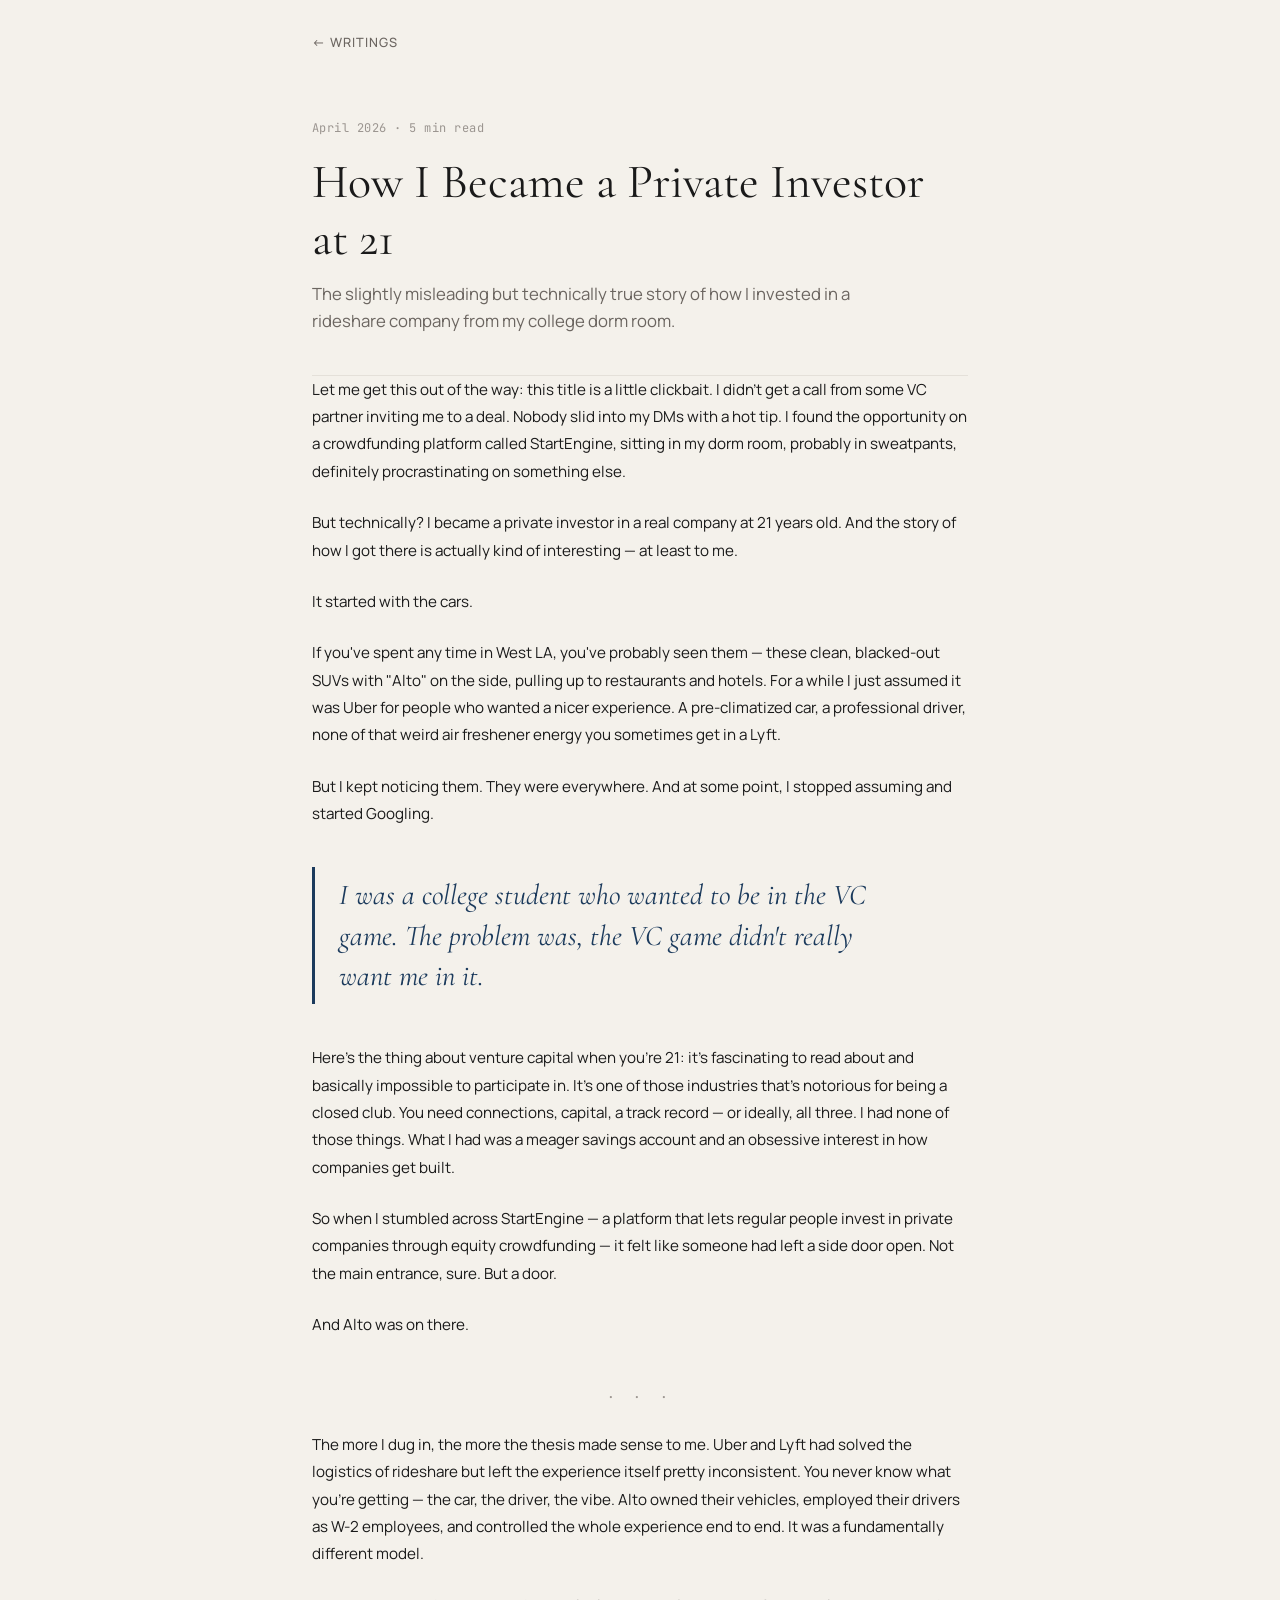
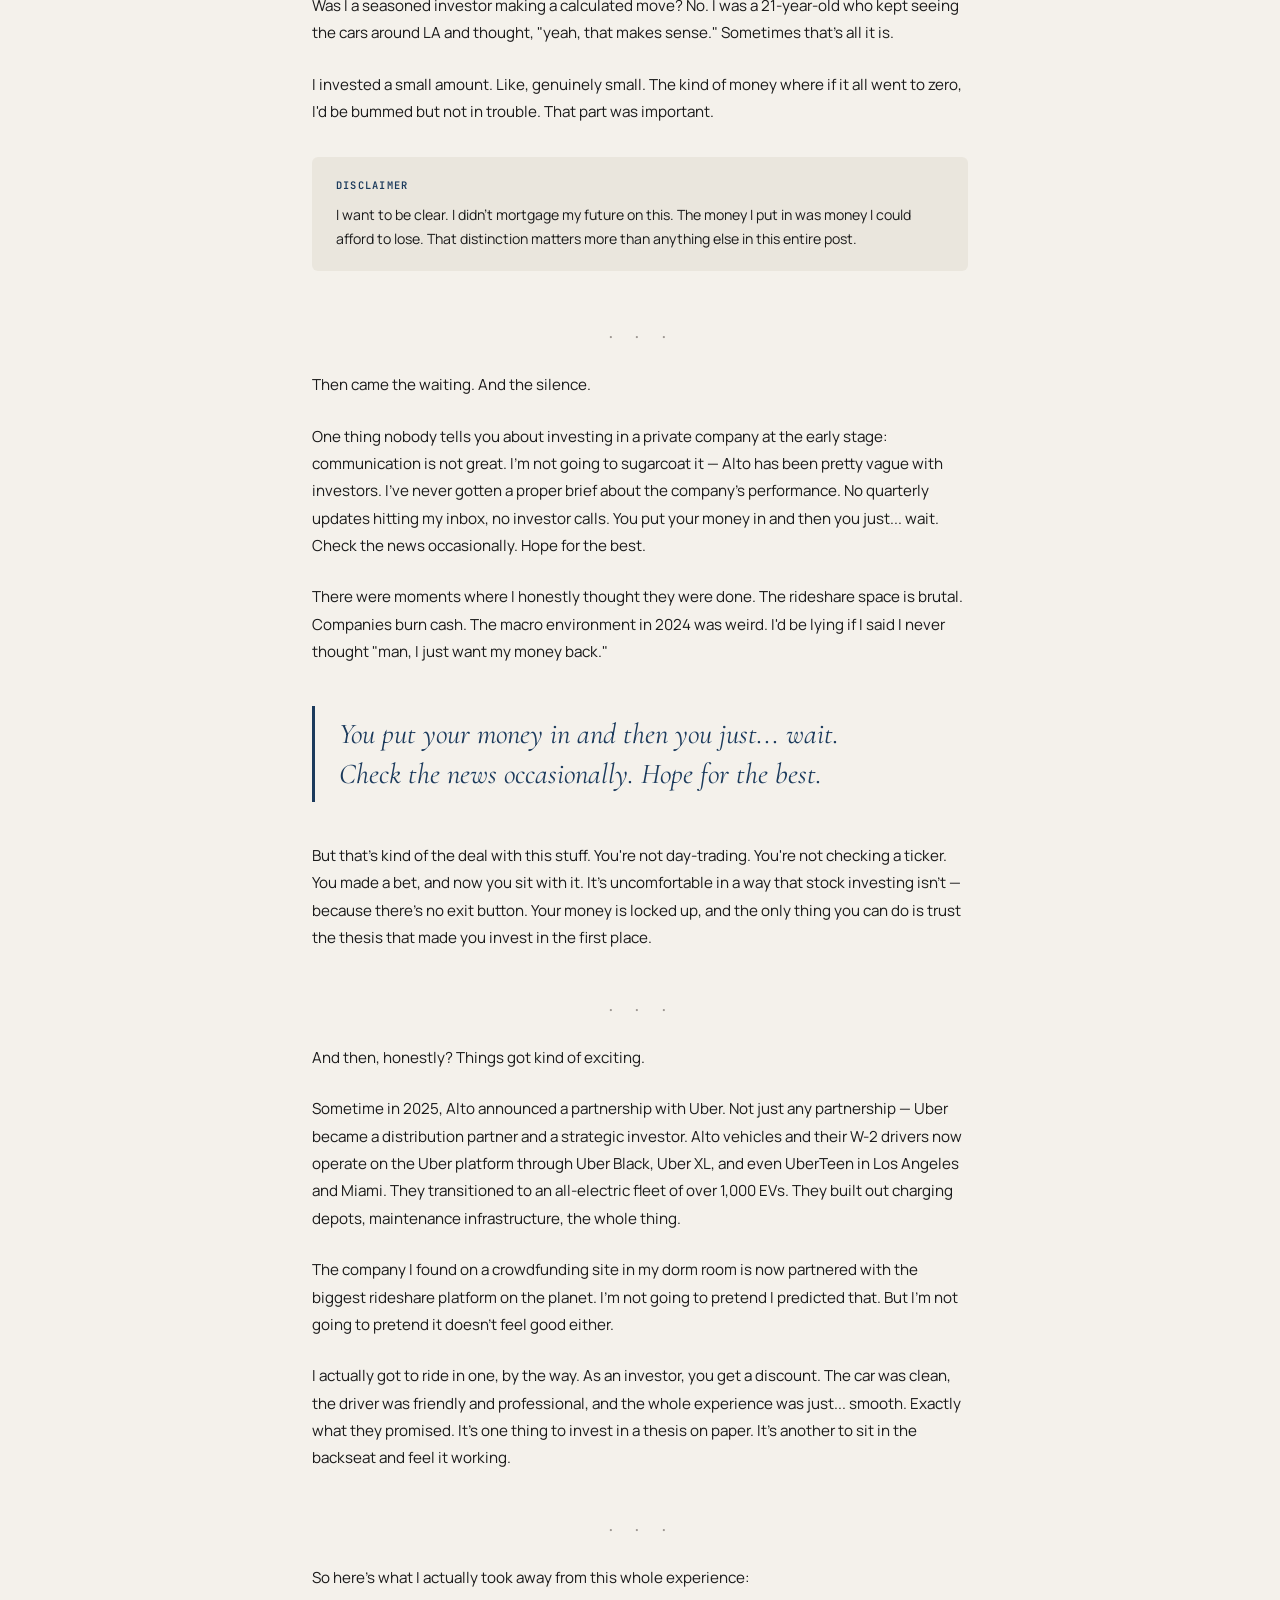
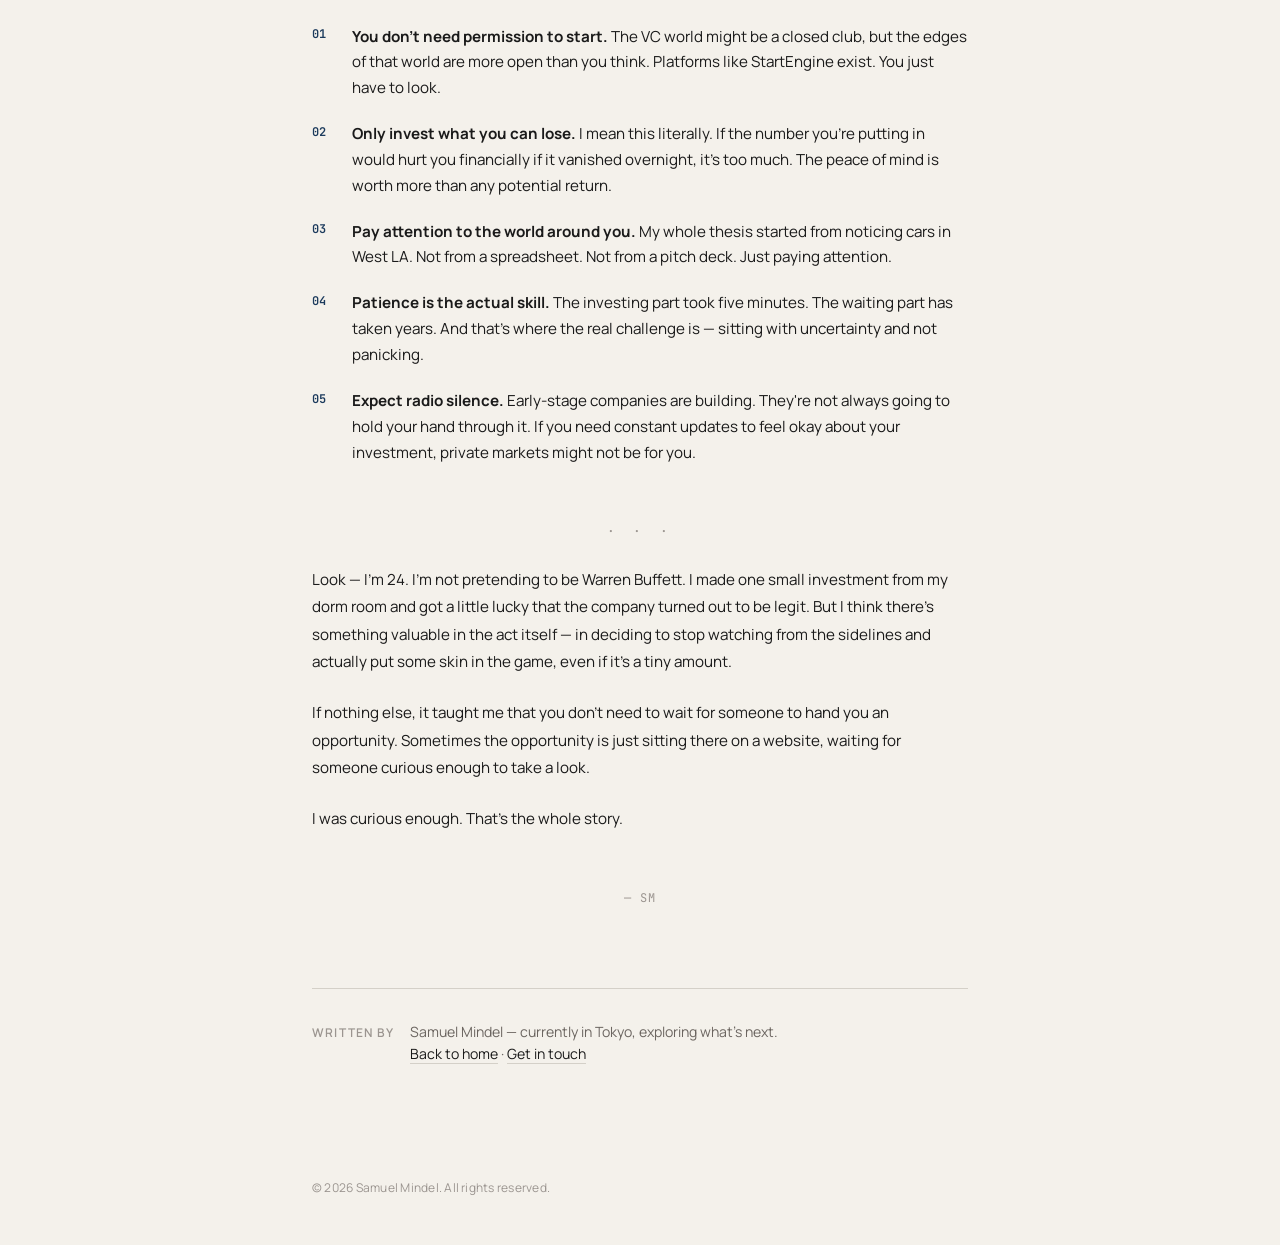
==== alto.html @ 8993bb87 "Update alto.html" ====
<!DOCTYPE html>
<html lang="en">
<head>
  <meta charset="UTF-8">
  <meta name="viewport" content="width=device-width, initial-scale=1.0">
  <title>How I Became a Private Investor at 21 — Samuel Mindel</title>
  <meta name="description" content="The real story of how a college student in a dorm room in West LA became a private investor in a rideshare startup — and what I learned along the way.">
  <meta name="keywords" content="Samuel Mindel, Alto rideshare, private investing, StartEngine, early-stage investor, college investor">
  <meta name="author" content="Samuel Mindel">

  <!-- Open Graph -->
  <meta property="og:title" content="How I Became a Private Investor at 21 — Samuel Mindel">
  <meta property="og:description" content="The real story of how a college student became a private investor in a rideshare startup.">
  <meta property="og:type" content="article">
  <meta property="og:url" content="https://samuelmindel.com/alto">

  <!-- Twitter Card -->
  <meta name="twitter:card" content="summary">
  <meta name="twitter:title" content="How I Became a Private Investor at 21 — Samuel Mindel">
  <meta name="twitter:description" content="The real story of how a college student became a private investor in a rideshare startup.">

  <!-- Article Structured Data -->
  <script type="application/ld+json">
  {
    "@context": "https://schema.org",
    "@type": "BlogPosting",
    "headline": "How I Became a Private Investor at 21",
    "author": {
      "@type": "Person",
      "name": "Samuel Mindel",
      "url": "https://samuelmindel.com"
    },
    "datePublished": "2026-04-15",
    "description": "The real story of how a college student in a dorm room became a private investor in a rideshare startup.",
    "url": "https://samuelmindel.com/alto"
  }
  </script>

  <link rel="canonical" href="https://samuelmindel.com/alto">
  <link rel="stylesheet" href="style.css">
  <link rel="icon" href="data:image/svg+xml,<svg xmlns='http://www.w3.org/2000/svg' viewBox='0 0 16 16'><rect width='16' height='16' rx='3' fill='%231b3a5c'/></svg>">
</head>
<body>

  <div class="container">

    <!-- Back -->
    <a href="writings.html" class="back-link">&larr; Writings</a>

    <!-- Header -->
    <section class="article-header">
      <div class="article-meta">April 2026 &middot; 5 min read</div>
      <h1>How I Became a Private Investor at 21</h1>
      <p class="article-subtitle">The slightly misleading but technically true story of how I invested in a rideshare company from my college dorm room.</p>
    </section>

    <hr class="divider">

    <!-- Article -->
    <article class="article-body">

      <p>Let me get this out of the way: this title is a little clickbait. I didn't get a call from some VC partner inviting me to a deal. Nobody slid into my DMs with a hot tip. I found the opportunity on a crowdfunding platform called StartEngine, sitting in my dorm room, probably in sweatpants, definitely procrastinating on something else.</p>

      <p>But technically? I became a private investor in a real company at 21 years old. And the story of how I got there is actually kind of interesting — at least to me.</p>

      <p>It started with the cars.</p>

      <p>If you've spent any time in West LA, you've probably seen them — these clean, blacked-out SUVs with "Alto" on the side, pulling up to restaurants and hotels. For a while I just assumed it was Uber for people who wanted a nicer experience. A pre-climatized car, a professional driver, none of that weird air freshener energy you sometimes get in a Lyft.</p>

      <p>But I kept noticing them. They were everywhere. And at some point, I stopped assuming and started Googling.</p>

      <div class="pullquote">I was a college student who wanted to be in the VC game. The problem was, the VC game didn't really want me in it.</div>

      <p>Here's the thing about venture capital when you're 21: it's fascinating to read about and basically impossible to participate in. It's one of those industries that's notorious for being a closed club. You need connections, capital, a track record — or ideally, all three. I had none of those things. What I had was a meager savings account and an obsessive interest in how companies get built.</p>

      <p>So when I stumbled across StartEngine — a platform that lets regular people invest in private companies through equity crowdfunding — it felt like someone had left a side door open. Not the main entrance, sure. But a door.</p>

      <p>And Alto was on there.</p>

      <div class="section-break">· · ·</div>

      <p>The more I dug in, the more the thesis made sense to me. Uber and Lyft had solved the logistics of rideshare but left the experience itself pretty inconsistent. You never know what you're getting — the car, the driver, the vibe. Alto owned their vehicles, employed their drivers as W-2 employees, and controlled the whole experience end to end. It was a fundamentally different model.</p>

      <p>Was I a seasoned investor making a calculated move? No. I was a 21-year-old who kept seeing the cars around LA and thought, "yeah, that makes sense." Sometimes that's all it is.</p>

      <p>I invested a small amount. Like, genuinely small. The kind of money where if it all went to zero, I'd be bummed but not in trouble. That part was important.</p>

      <div class="callout">
        <span class="callout-label">Disclaimer</span>
        I want to be clear. I didn't mortgage my future on this. The money I put in was money I could afford to lose. That distinction matters more than anything else in this entire post.
      </div>

      <div class="section-break">· · ·</div>

      <p>Then came the waiting. And the silence.</p>

      <p>One thing nobody tells you about investing in a private company at the early stage: communication is not great. I'm not going to sugarcoat it — Alto has been pretty vague with investors. I've never gotten a proper brief about the company's performance. No quarterly updates hitting my inbox, no investor calls. You put your money in and then you just... wait. Check the news occasionally. Hope for the best.</p>

      <p>There were moments where I honestly thought they were done. The rideshare space is brutal. Companies burn cash. The macro environment in 2024 was weird. I'd be lying if I said I never thought "man, I just want my money back."</p>

      <div class="pullquote">You put your money in and then you just... wait. Check the news occasionally. Hope for the best.</div>

      <p>But that's kind of the deal with this stuff. You're not day-trading. You're not checking a ticker. You made a bet, and now you sit with it. It's uncomfortable in a way that stock investing isn't — because there's no exit button. Your money is locked up, and the only thing you can do is trust the thesis that made you invest in the first place.</p>

      <div class="section-break">· · ·</div>

      <p>And then, honestly? Things got kind of exciting.</p>

      <p>Sometime in 2025, Alto announced a partnership with Uber. Not just any partnership — Uber became a distribution partner and a strategic investor. Alto vehicles and their W-2 drivers now operate on the Uber platform through Uber Black, Uber XL, and even UberTeen in Los Angeles and Miami. They transitioned to an all-electric fleet of over 1,000 EVs. They built out charging depots, maintenance infrastructure, the whole thing.</p>

      <p>The company I found on a crowdfunding site in my dorm room is now partnered with the biggest rideshare platform on the planet. I'm not going to pretend I predicted that. But I'm not going to pretend it doesn't feel good either.</p>

      <!-- Image placeholder: uncomment and add your image -->
      <!--
      <figure class="article-img">
        <img src="your-image.jpg" alt="Description of image">
        <figcaption>Your caption here</figcaption>
      </figure>
      -->

      <p>I actually got to ride in one, by the way. As an investor, you get a discount. The car was clean, the driver was friendly and professional, and the whole experience was just... smooth. Exactly what they promised. It's one thing to invest in a thesis on paper. It's another to sit in the backseat and feel it working.</p>

      <div class="section-break">· · ·</div>

      <p>So here's what I actually took away from this whole experience:</p>

      <ol class="takeaways">
        <li><strong>You don't need permission to start.</strong> The VC world might be a closed club, but the edges of that world are more open than you think. Platforms like StartEngine exist. You just have to look.</li>
        <li><strong>Only invest what you can lose.</strong> I mean this literally. If the number you're putting in would hurt you financially if it vanished overnight, it's too much. The peace of mind is worth more than any potential return.</li>
        <li><strong>Pay attention to the world around you.</strong> My whole thesis started from noticing cars in West LA. Not from a spreadsheet. Not from a pitch deck. Just paying attention.</li>
        <li><strong>Patience is the actual skill.</strong> The investing part took five minutes. The waiting part has taken years. And that's where the real challenge is — sitting with uncertainty and not panicking.</li>
        <li><strong>Expect radio silence.</strong> Early-stage companies are building. They're not always going to hold your hand through it. If you need constant updates to feel okay about your investment, private markets might not be for you.</li>
      </ol>

      <div class="section-break">· · ·</div>

      <p>Look — I'm 24. I'm not pretending to be Warren Buffett. I made one small investment from my dorm room and got a little lucky that the company turned out to be legit. But I think there's something valuable in the act itself — in deciding to stop watching from the sidelines and actually put some skin in the game, even if it's a tiny amount.</p>

      <p>If nothing else, it taught me that you don't need to wait for someone to hand you an opportunity. Sometimes the opportunity is just sitting there on a website, waiting for someone curious enough to take a look.</p>

      <p>I was curious enough. That's the whole story.</p>

      <div class="end-mark">— SM</div>

    </article>

    <!-- Article Footer -->
    <div class="article-footer">
      <span class="footer-label">Written by</span>
      <div class="footer-content">
        Samuel Mindel — currently in Tokyo, exploring what's next.
        <br><a href="index.html">Back to home</a> · <a href="mailto:sammindel@me.com">Get in touch</a>
      </div>
    </div>

    <!-- Footer -->
    <footer>
      <p>&copy; 2026 Samuel Mindel. All rights reserved.</p>
    </footer>

  </div>

</body>
</html>
---- style.css ----
/* ============================================
   PERSONAL SITE — Refined Minimal
   ============================================ */

@import url('https://fonts.googleapis.com/css2?family=Cormorant+Garamond:ital,wght@0,400;0,500;0,600;1,400;1,500&family=Manrope:wght@300;400;500;600;700&family=JetBrains+Mono:wght@400;500&display=swap');

:root {
  --bg: #f4f1eb;
  --bg-alt: #eae6dd;
  --text: #1a1a1a;
  --text-muted: #6b6560;
  --text-light: #9b9590;
  --accent: #1b3a5c;
  --accent-hover: #2a5080;
  --border: #d4d0c8;
  --font-display: 'Cormorant Garamond', Georgia, serif;
  --font-body: 'Manrope', -apple-system, sans-serif;
  --font-mono: 'JetBrains Mono', monospace;
}

* {
  margin: 0;
  padding: 0;
  box-sizing: border-box;
}

html {
  scroll-behavior: smooth;
  font-size: 16px;
}

body {
  font-family: var(--font-body);
  background-color: var(--bg);
  color: var(--text);
  line-height: 1.6;
  -webkit-font-smoothing: antialiased;
  -moz-osx-font-smoothing: grayscale;
}

/* Selection */
::selection {
  background: var(--accent);
  color: #fff;
}

/* ---- Layout ---- */
.container {
  max-width: 720px;
  margin: 0 auto;
  padding: 0 2rem;
}

/* ---- Easter Egg Icon ---- */
.easter-egg {
  position: fixed;
  top: 1.5rem;
  left: 1.5rem;
  width: 28px;
  height: 28px;
  cursor: pointer;
  opacity: 0.18;
  transition: opacity 0.4s ease, transform 0.3s ease;
  z-index: 100;
}

.easter-egg:hover {
  opacity: 0.6;
  transform: scale(1.1);
}

.easter-egg svg {
  width: 100%;
  height: 100%;
}

/* ---- Navigation ---- */
nav {
  display: flex;
  justify-content: flex-end;
  align-items: center;
  padding: 2rem 0;
  gap: 2rem;
}

nav a {
  font-family: var(--font-body);
  font-size: 0.8rem;
  font-weight: 500;
  letter-spacing: 0.08em;
  text-transform: uppercase;
  color: var(--text-muted);
  text-decoration: none;
  transition: color 0.3s ease;
}

nav a:hover {
  color: var(--text);
}

/* ---- Hero ---- */
.hero {
  padding: 6rem 0 5rem;
  animation: fadeUp 0.8s ease both;
}

.hero h1 {
  font-family: var(--font-display);
  font-size: clamp(2.8rem, 6vw, 4.2rem);
  font-weight: 400;
  line-height: 1.15;
  letter-spacing: -0.01em;
  margin-bottom: 1rem;
}

.hero h1 .accent {
  color: var(--accent);
  font-style: italic;
}

.hero .subtitle {
  font-size: 1rem;
  color: var(--text-muted);
  font-weight: 400;
  max-width: 460px;
}

/* ---- Sections ---- */
.section {
  padding: 3rem 0;
  animation: fadeUp 0.8s ease both;
}

.section:nth-child(2) { animation-delay: 0.1s; }
.section:nth-child(3) { animation-delay: 0.15s; }
.section:nth-child(4) { animation-delay: 0.2s; }
.section:nth-child(5) { animation-delay: 0.25s; }

.section-row {
  display: grid;
  grid-template-columns: 180px 1fr;
  gap: 1rem;
  align-items: baseline;
}

@media (max-width: 600px) {
  .section-row {
    grid-template-columns: 1fr;
    gap: 0.4rem;
  }
}

.section-label {
  font-family: var(--font-body);
  font-size: 0.75rem;
  font-weight: 600;
  letter-spacing: 0.1em;
  text-transform: uppercase;
  color: var(--text-light);
  padding-top: 0.15rem;
}

.section-content {
  font-size: 0.95rem;
  line-height: 1.7;
  color: var(--text);
}

.section-content a {
  color: var(--text);
  text-decoration: none;
  border-bottom: 1px solid var(--border);
  transition: border-color 0.3s ease, color 0.3s ease;
}

.section-content a:hover {
  color: var(--accent);
  border-color: var(--accent);
}

.section-content .item {
  display: block;
  margin-bottom: 0.15rem;
}

.section-content .muted {
  color: var(--text-muted);
}

.section-content .tag {
  display: inline-block;
  font-size: 0.7rem;
  font-weight: 500;
  letter-spacing: 0.06em;
  text-transform: uppercase;
  color: var(--text-light);
  background: var(--bg-alt);
  padding: 0.15rem 0.5rem;
  border-radius: 3px;
  margin-left: 0.5rem;
}

/* ---- Divider ---- */
.divider {
  border: none;
  border-top: 1px solid var(--border);
  margin: 0;
  opacity: 0.5;
}

/* ---- Footer ---- */
footer {
  padding: 3rem 0;
  text-align: left;
}

footer p {
  font-size: 0.75rem;
  color: var(--text-light);
  letter-spacing: 0.02em;
}

/* ---- Game Overlay ---- */
.game-overlay {
  position: fixed;
  inset: 0;
  background: rgba(20, 18, 15, 0.92);
  backdrop-filter: blur(8px);
  z-index: 1000;
  display: flex;
  align-items: center;
  justify-content: center;
  flex-direction: column;
  opacity: 0;
  pointer-events: none;
  transition: opacity 0.4s ease;
}

.game-overlay.active {
  opacity: 1;
  pointer-events: all;
}

.game-overlay .close-game {
  position: absolute;
  top: 1.5rem;
  right: 1.5rem;
  background: none;
  border: none;
  color: #8a8580;
  font-family: var(--font-body);
  font-size: 0.8rem;
  letter-spacing: 0.1em;
  text-transform: uppercase;
  cursor: pointer;
  transition: color 0.3s ease;
}

.game-overlay .close-game:hover {
  color: #fff;
}

.game-overlay canvas {
  border: 2px solid #3a3530;
  image-rendering: pixelated;
  image-rendering: crisp-edges;
}

.game-overlay .game-info {
  color: #8a8580;
  font-family: var(--font-mono);
  font-size: 0.7rem;
  margin-top: 1rem;
  letter-spacing: 0.05em;
}

.game-overlay .game-title {
  color: #d4d0c8;
  font-family: var(--font-mono);
  font-size: 0.8rem;
  font-weight: 500;
  margin-bottom: 1rem;
  letter-spacing: 0.08em;
  text-transform: uppercase;
}

/* ---- Writings Page ---- */
.writings-header {
  padding: 4rem 0 2rem;
  animation: fadeUp 0.8s ease both;
}

.writings-header h1 {
  font-family: var(--font-display);
  font-size: clamp(2.2rem, 5vw, 3.2rem);
  font-weight: 400;
  margin-bottom: 0.5rem;
}

.writings-header p {
  color: var(--text-muted);
  font-size: 0.95rem;
}

.back-link {
  display: inline-block;
  font-size: 0.8rem;
  font-weight: 500;
  letter-spacing: 0.08em;
  text-transform: uppercase;
  color: var(--text-muted);
  text-decoration: none;
  transition: color 0.3s ease;
  padding: 2rem 0 0;
}

.back-link:hover {
  color: var(--text);
}

.post-list {
  padding: 2rem 0 4rem;
}

.post-item {
  display: grid;
  grid-template-columns: 120px 1fr;
  gap: 1.5rem;
  align-items: baseline;
  padding: 1.2rem 0;
  border-bottom: 1px solid var(--border);
  text-decoration: none;
  color: var(--text);
  transition: opacity 0.3s ease;
  animation: fadeUp 0.6s ease both;
}

.post-item:first-child {
  border-top: 1px solid var(--border);
}

.post-item:hover {
  opacity: 0.65;
}

.post-item:nth-child(1) { animation-delay: 0.1s; }
.post-item:nth-child(2) { animation-delay: 0.15s; }
.post-item:nth-child(3) { animation-delay: 0.2s; }

.post-date {
  font-family: var(--font-mono);
  font-size: 0.75rem;
  color: var(--text-light);
}

.post-title {
  font-size: 1rem;
  font-weight: 500;
}

.post-excerpt {
  font-size: 0.85rem;
  color: var(--text-muted);
  margin-top: 0.25rem;
}

@media (max-width: 600px) {
  .post-item {
    grid-template-columns: 1fr;
    gap: 0.25rem;
  }
}

/* ---- Empty State ---- */
.empty-state {
  padding: 3rem 0;
  text-align: center;
  color: var(--text-light);
  font-size: 0.9rem;
}

/* ---- Animations ---- */
@keyframes fadeUp {
  from {
    opacity: 0;
    transform: translateY(16px);
  }
  to {
    opacity: 1;
    transform: translateY(0);
  }
}

/* ---- Responsive ---- */
@media (max-width: 600px) {
  .container {
    padding: 0 1.25rem;
  }

  .hero {
    padding: 4rem 0 3rem;
  }

  .section {
    padding: 2rem 0;
  }

  nav {
    gap: 1.5rem;
  }
}

/* ============================================
   ARTICLE PAGE
   ============================================ */

.article-header {
  padding: 4rem 0 2.5rem;
  animation: fadeUp 0.8s ease both;
}

.article-header .article-meta {
  font-family: var(--font-mono);
  font-size: 0.75rem;
  color: var(--text-light);
  letter-spacing: 0.04em;
  margin-bottom: 1rem;
}

.article-header h1 {
  font-family: var(--font-display);
  font-size: clamp(2rem, 4.5vw, 3rem);
  font-weight: 400;
  line-height: 1.2;
  margin-bottom: 0.75rem;
}

.article-header .article-subtitle {
  font-size: 1.05rem;
  color: var(--text-muted);
  line-height: 1.6;
  max-width: 540px;
}

/* Article Body */
.article-body {
  padding: 0 0 4rem;
  animation: fadeUp 0.8s ease 0.1s both;
}

.article-body p {
  font-size: 0.95rem;
  line-height: 1.8;
  margin-bottom: 1.5rem;
  color: var(--text);
}

.article-body a {
  color: var(--accent);
  text-decoration: none;
  border-bottom: 1px solid var(--border);
  transition: border-color 0.3s ease;
}

.article-body a:hover {
  border-color: var(--accent);
}

/* Pullquote */
.pullquote {
  font-family: var(--font-display);
  font-size: clamp(1.4rem, 3vw, 1.8rem);
  font-style: italic;
  line-height: 1.4;
  color: var(--accent);
  border-left: 3px solid var(--accent);
  padding: 0.5rem 0 0.5rem 1.5rem;
  margin: 2.5rem 0;
  max-width: 560px;
}

/* Section Break */
.section-break {
  text-align: center;
  padding: 1.5rem 0;
  color: var(--text-light);
  font-family: var(--font-mono);
  font-size: 0.8rem;
  letter-spacing: 0.4em;
}

/* Aside / Callout Box */
.callout {
  background: var(--bg-alt);
  border-radius: 6px;
  padding: 1.25rem 1.5rem;
  margin: 2rem 0;
  font-size: 0.88rem;
  line-height: 1.7;
  color: var(--text);
}

.callout .callout-label {
  font-family: var(--font-mono);
  font-size: 0.65rem;
  font-weight: 600;
  letter-spacing: 0.12em;
  text-transform: uppercase;
  color: var(--accent);
  margin-bottom: 0.5rem;
  display: block;
}

/* Numbered Takeaway List */
.takeaways {
  list-style: none;
  counter-reset: takeaway;
  margin: 2rem 0;
  padding: 0;
}

.takeaways li {
  counter-increment: takeaway;
  position: relative;
  padding-left: 2.5rem;
  margin-bottom: 1.25rem;
  font-size: 0.95rem;
  line-height: 1.7;
}

.takeaways li::before {
  content: counter(takeaway, decimal-leading-zero);
  position: absolute;
  left: 0;
  top: 0.05rem;
  font-family: var(--font-mono);
  font-size: 0.75rem;
  font-weight: 600;
  color: var(--accent);
}

/* Image Container */
.article-img {
  margin: 2rem 0;
  border-radius: 6px;
  overflow: hidden;
}

.article-img img {
  width: 100%;
  height: auto;
  display: block;
}

.article-img figcaption {
  font-family: var(--font-mono);
  font-size: 0.7rem;
  color: var(--text-light);
  margin-top: 0.6rem;
  letter-spacing: 0.02em;
}

/* End Mark */
.end-mark {
  text-align: center;
  padding: 2rem 0 1rem;
  font-family: var(--font-mono);
  font-size: 0.75rem;
  color: var(--text-light);
  letter-spacing: 0.1em;
}

/* Article Footer / Bio */
.article-footer {
  border-top: 1px solid var(--border);
  padding: 2rem 0;
  display: flex;
  align-items: baseline;
  gap: 1rem;
  margin-bottom: 2rem;
}

.article-footer .footer-label {
  font-family: var(--font-body);
  font-size: 0.75rem;
  font-weight: 600;
  letter-spacing: 0.1em;
  text-transform: uppercase;
  color: var(--text-light);
  flex-shrink: 0;
}

.article-footer .footer-content {
  font-size: 0.88rem;
  color: var(--text-muted);
  line-height: 1.6;
}

.article-footer .footer-content a {
  color: var(--text);
  text-decoration: none;
  border-bottom: 1px solid var(--border);
  transition: border-color 0.3s ease, color 0.3s ease;
}

.article-footer .footer-content a:hover {
  color: var(--accent);
  border-color: var(--accent);
}
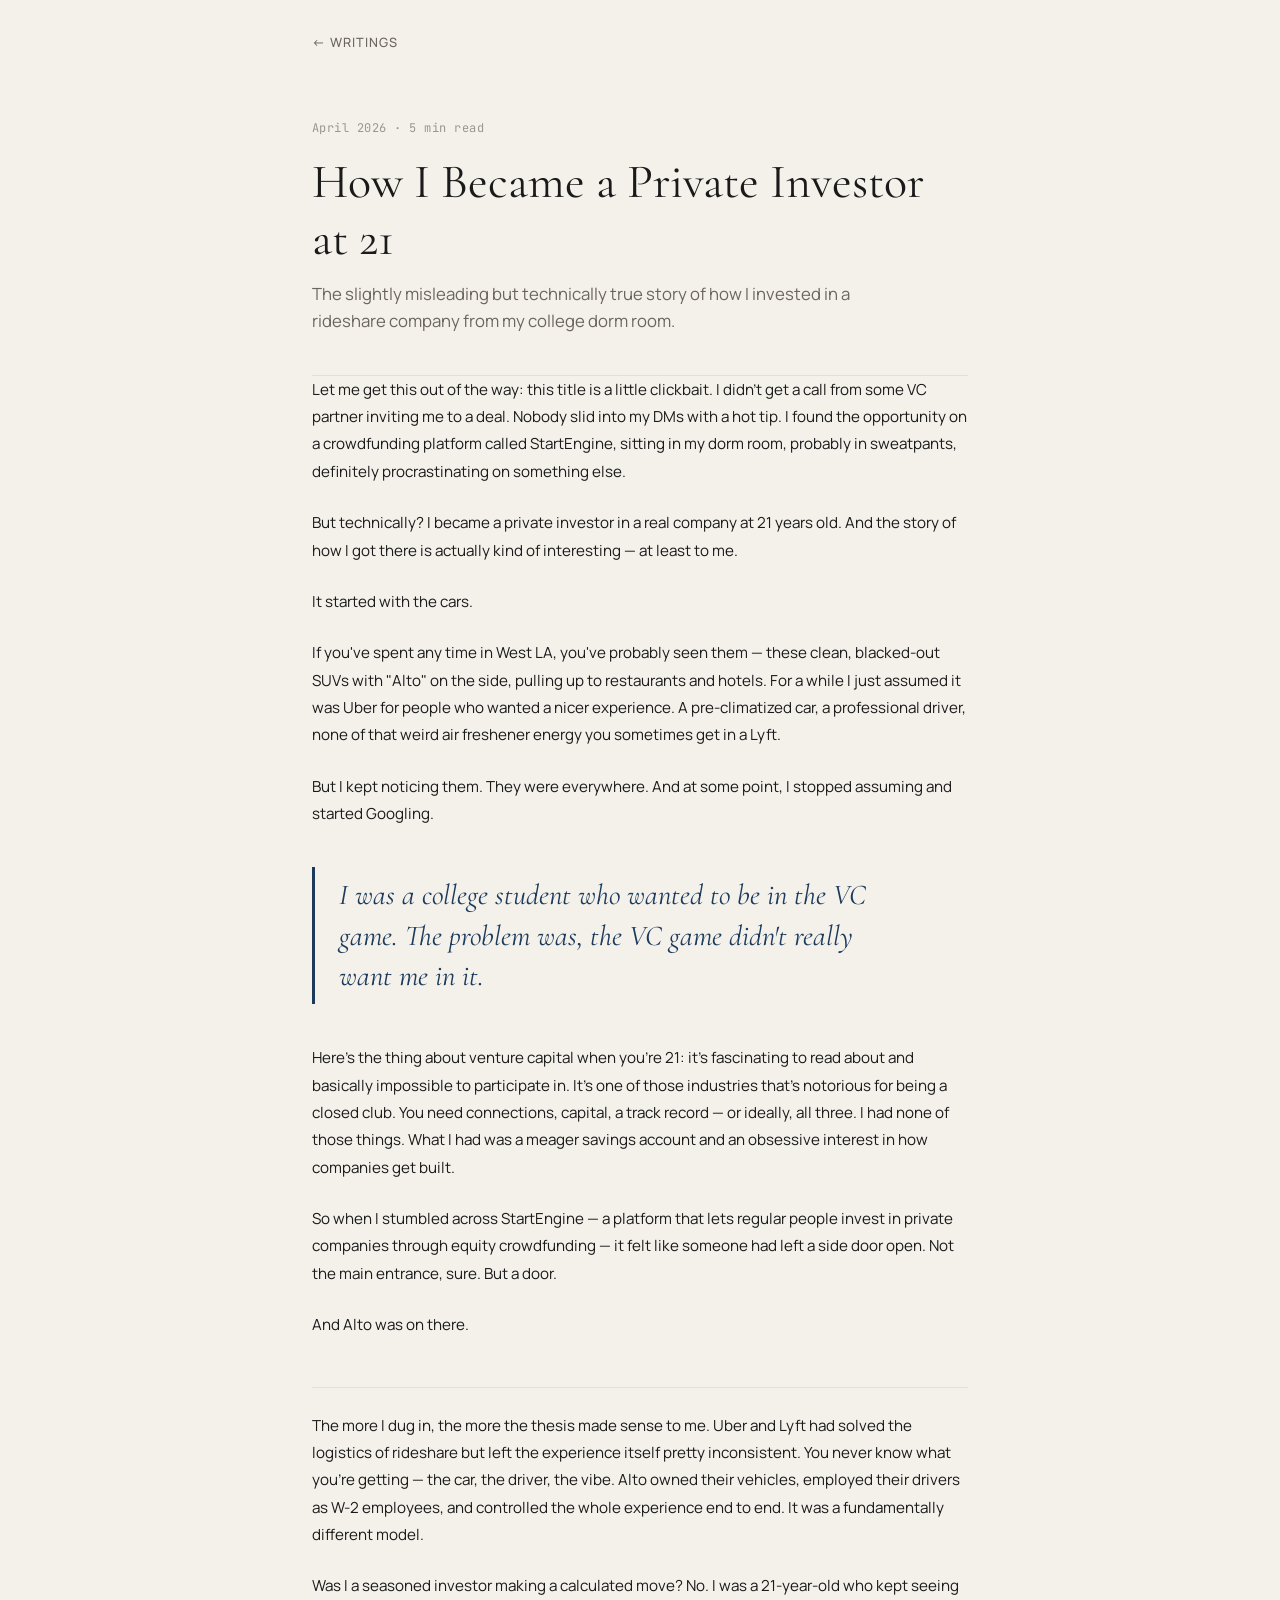
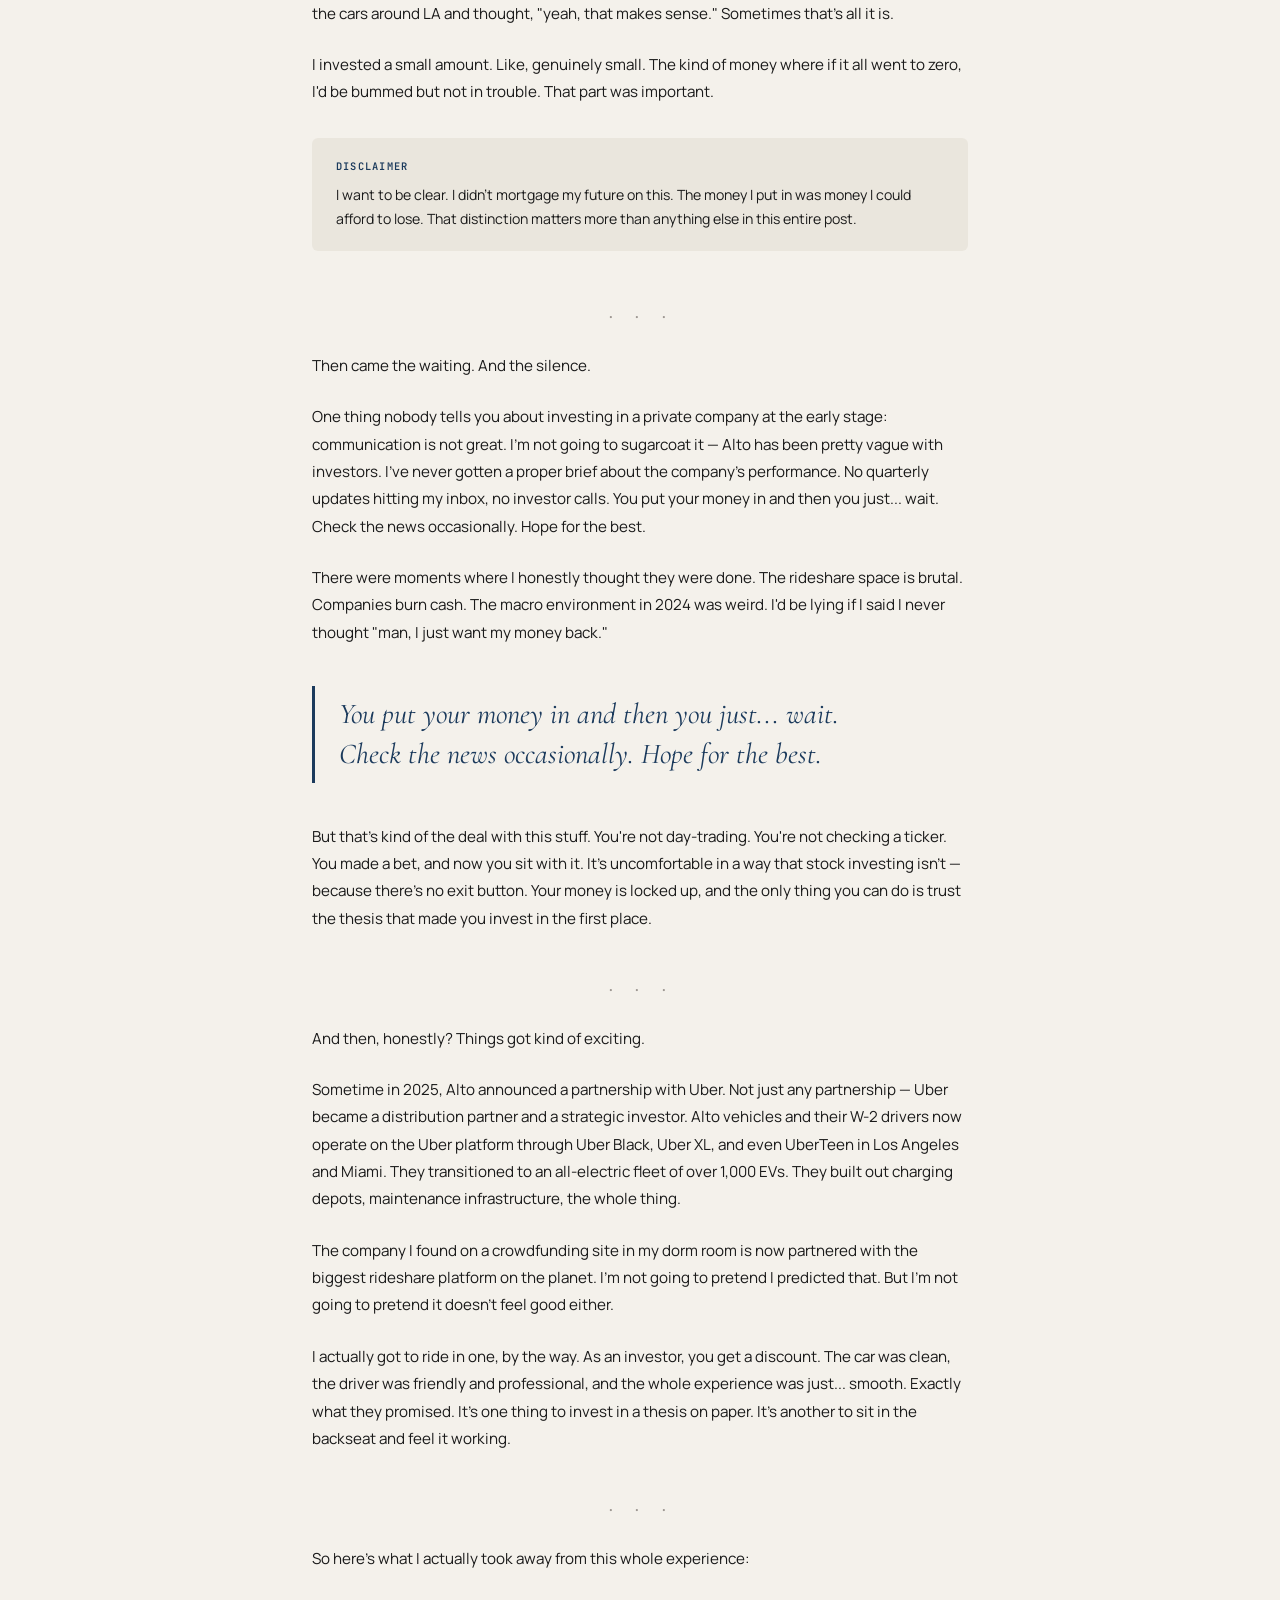
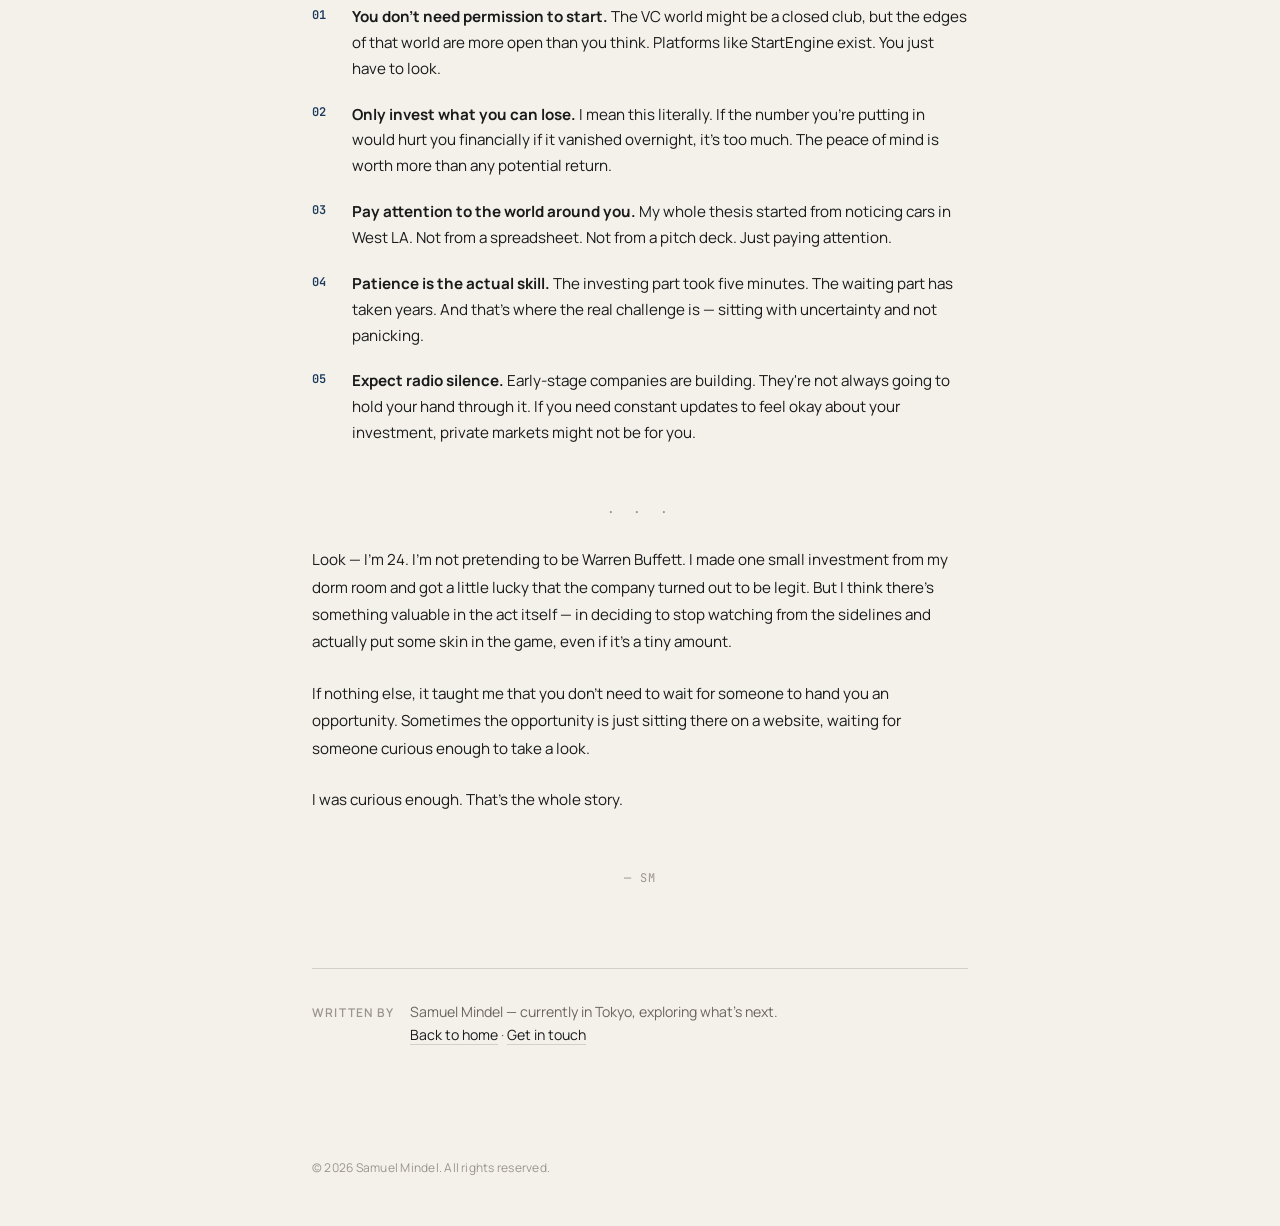
==== commit 75fa98ee: "Update alto.html" ====
--- a/alto.html
+++ b/alto.html
@@ -77,7 +77,8 @@
 
       <p>And Alto was on there.</p>
 
-      <div class="section-break">· · ·</div>
+      <div class="section-break">
+    <hr class="divider"></div>
 
       <p>The more I dug in, the more the thesis made sense to me. Uber and Lyft had solved the logistics of rideshare but left the experience itself pretty inconsistent. You never know what you're getting — the car, the driver, the vibe. Alto owned their vehicles, employed their drivers as W-2 employees, and controlled the whole experience end to end. It was a fundamentally different model.</p>
 
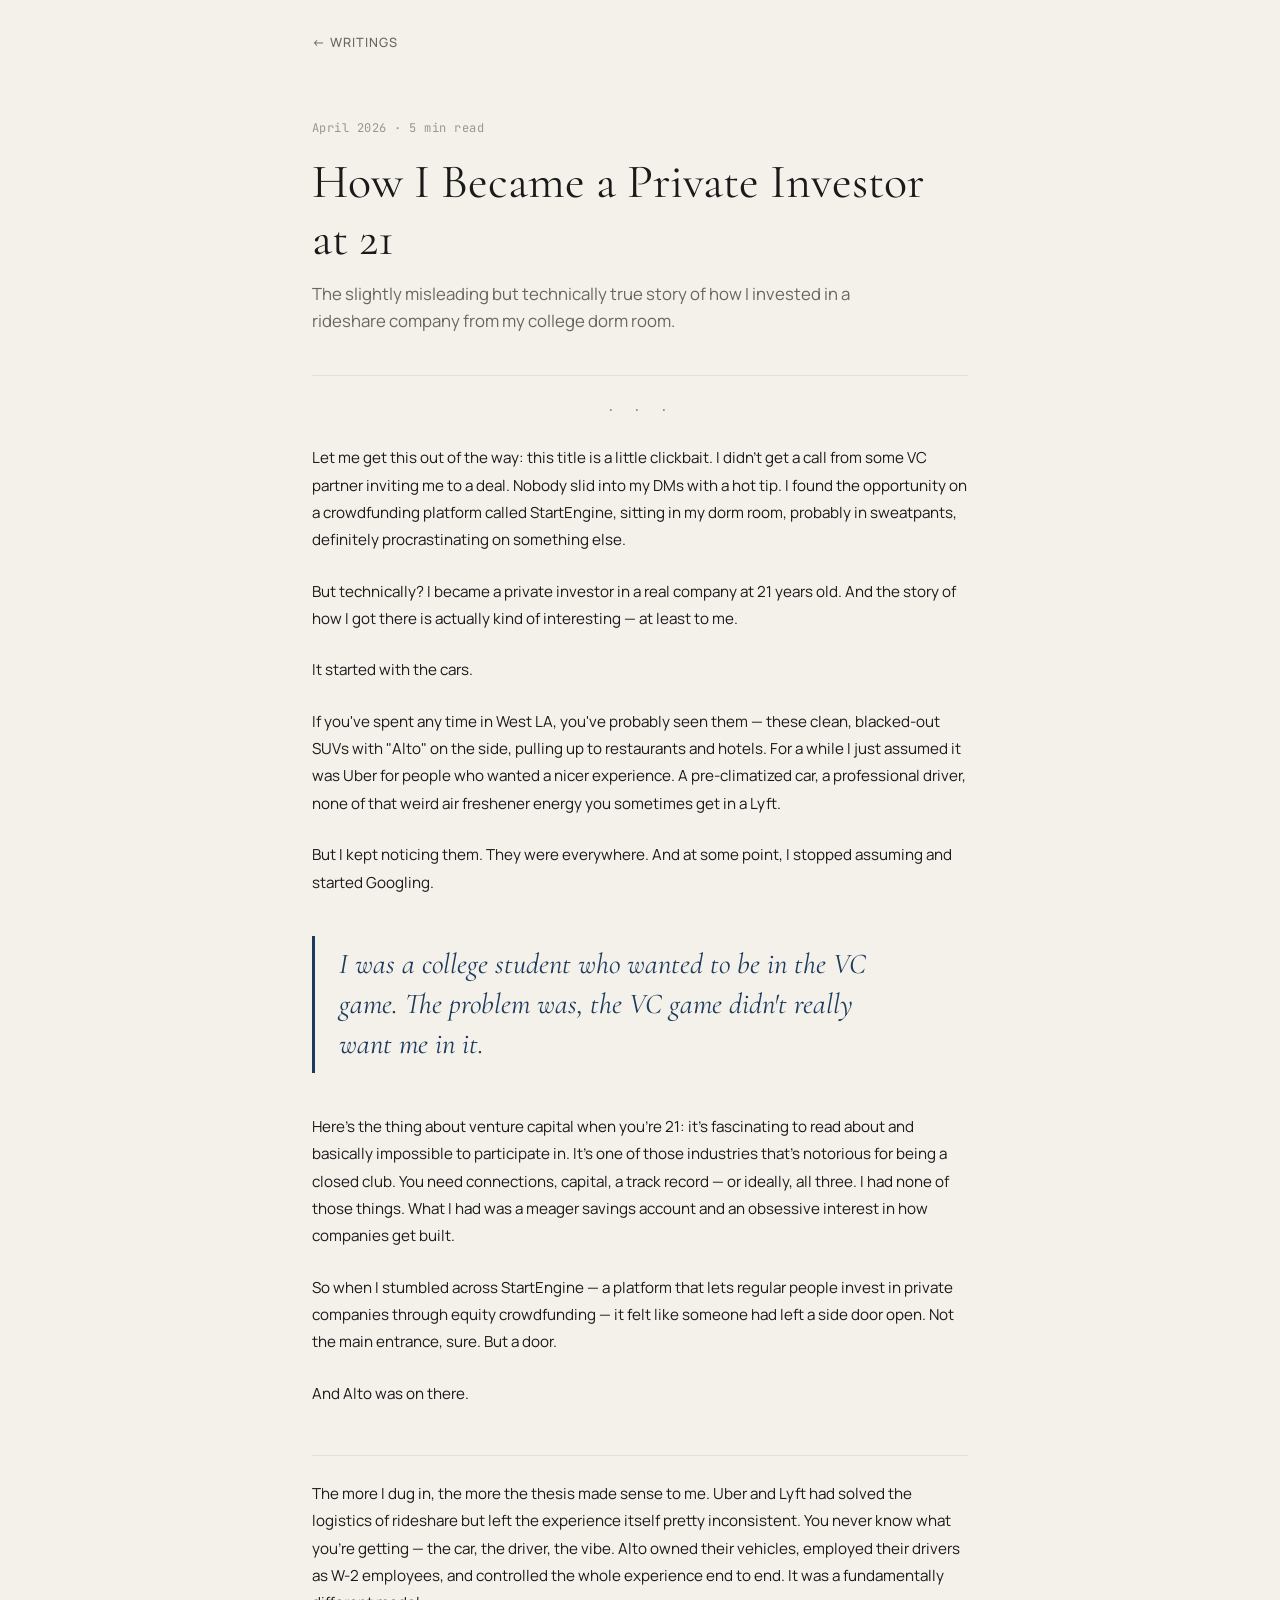
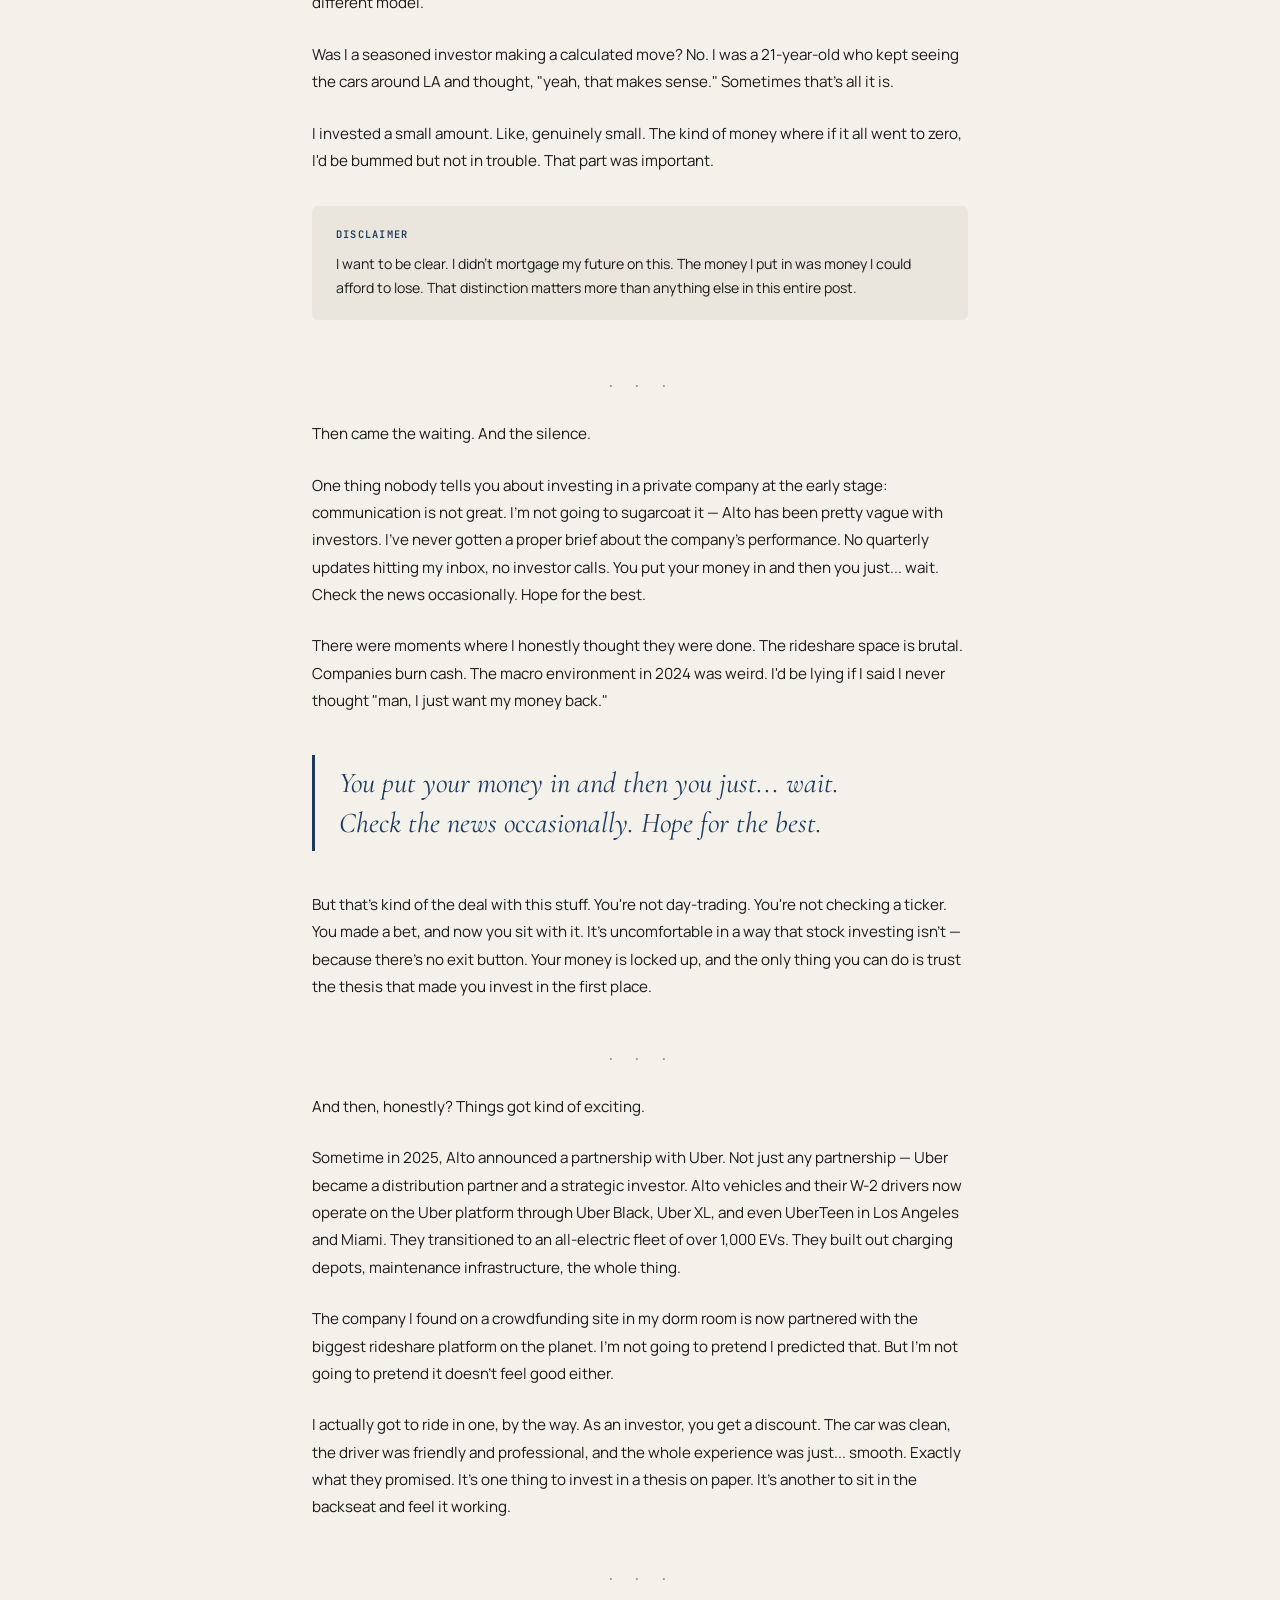
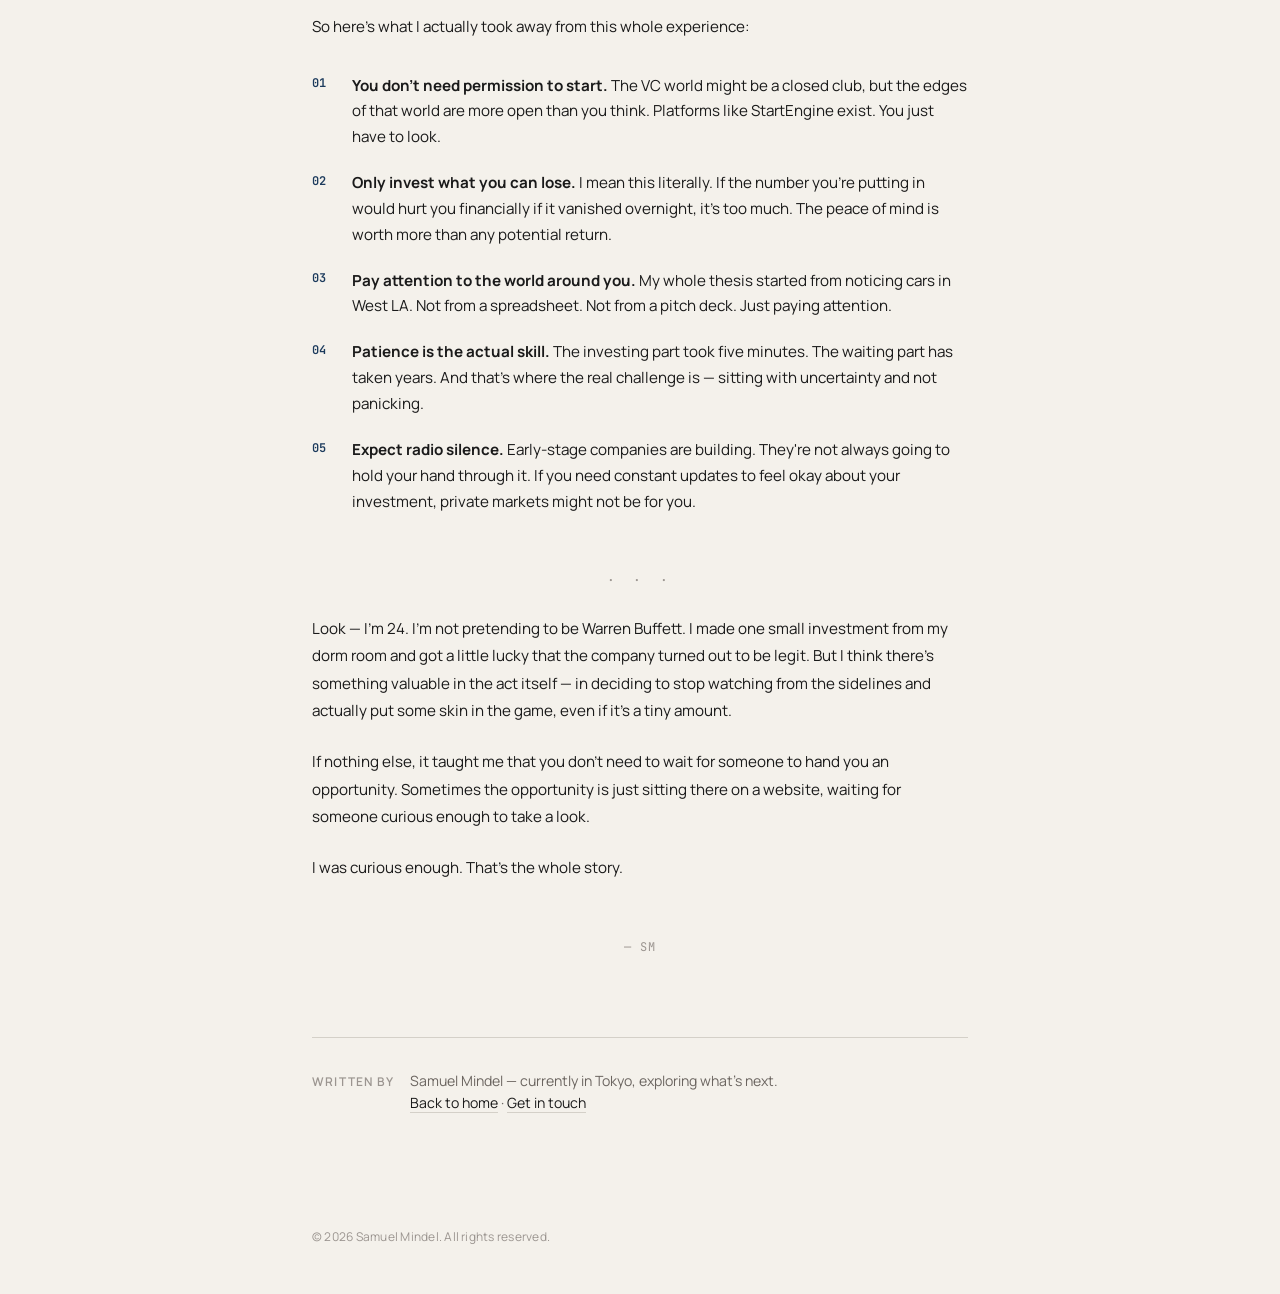
==== commit a332c37e: "Update alto.html" ====
--- a/alto.html
+++ b/alto.html
@@ -58,6 +58,8 @@
 
     <!-- Article -->
     <article class="article-body">
+
+      <div class="section-break">· · ·</div>
 
       <p>Let me get this out of the way: this title is a little clickbait. I didn't get a call from some VC partner inviting me to a deal. Nobody slid into my DMs with a hot tip. I found the opportunity on a crowdfunding platform called StartEngine, sitting in my dorm room, probably in sweatpants, definitely procrastinating on something else.</p>
 
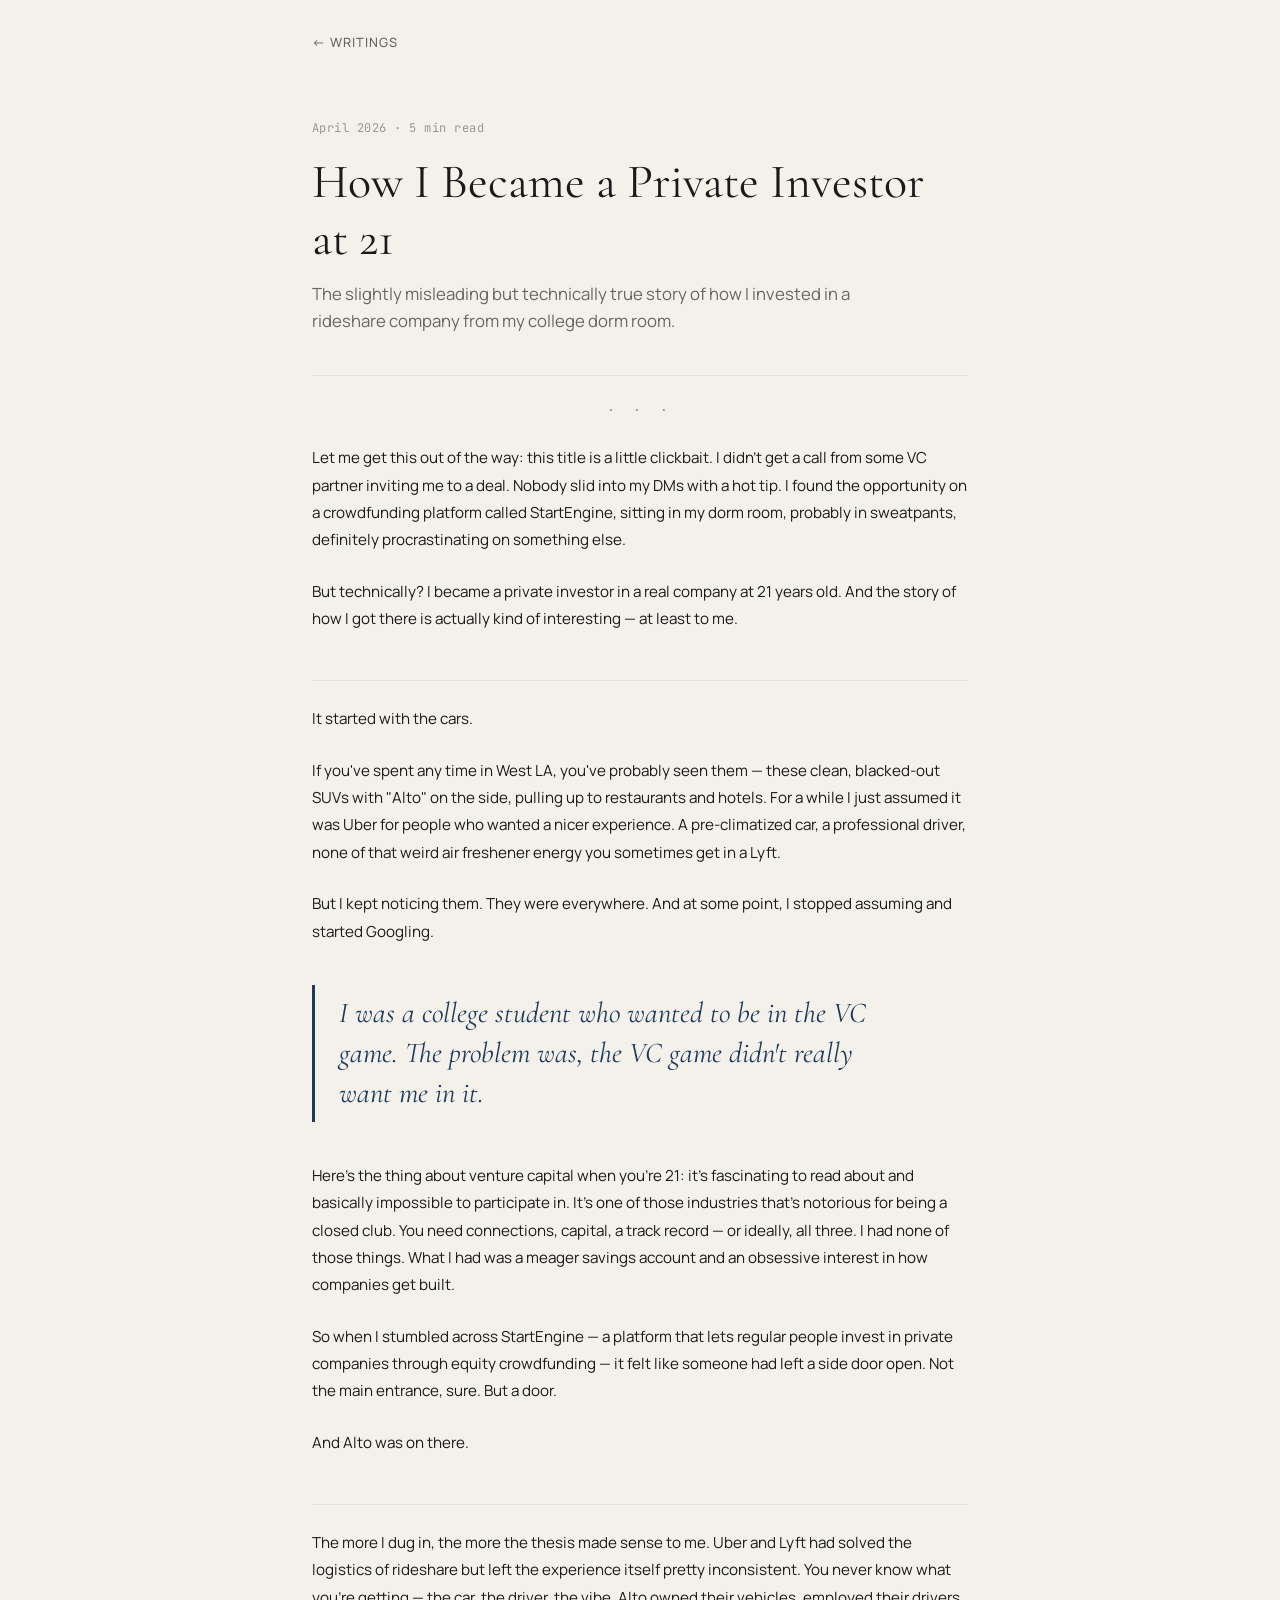
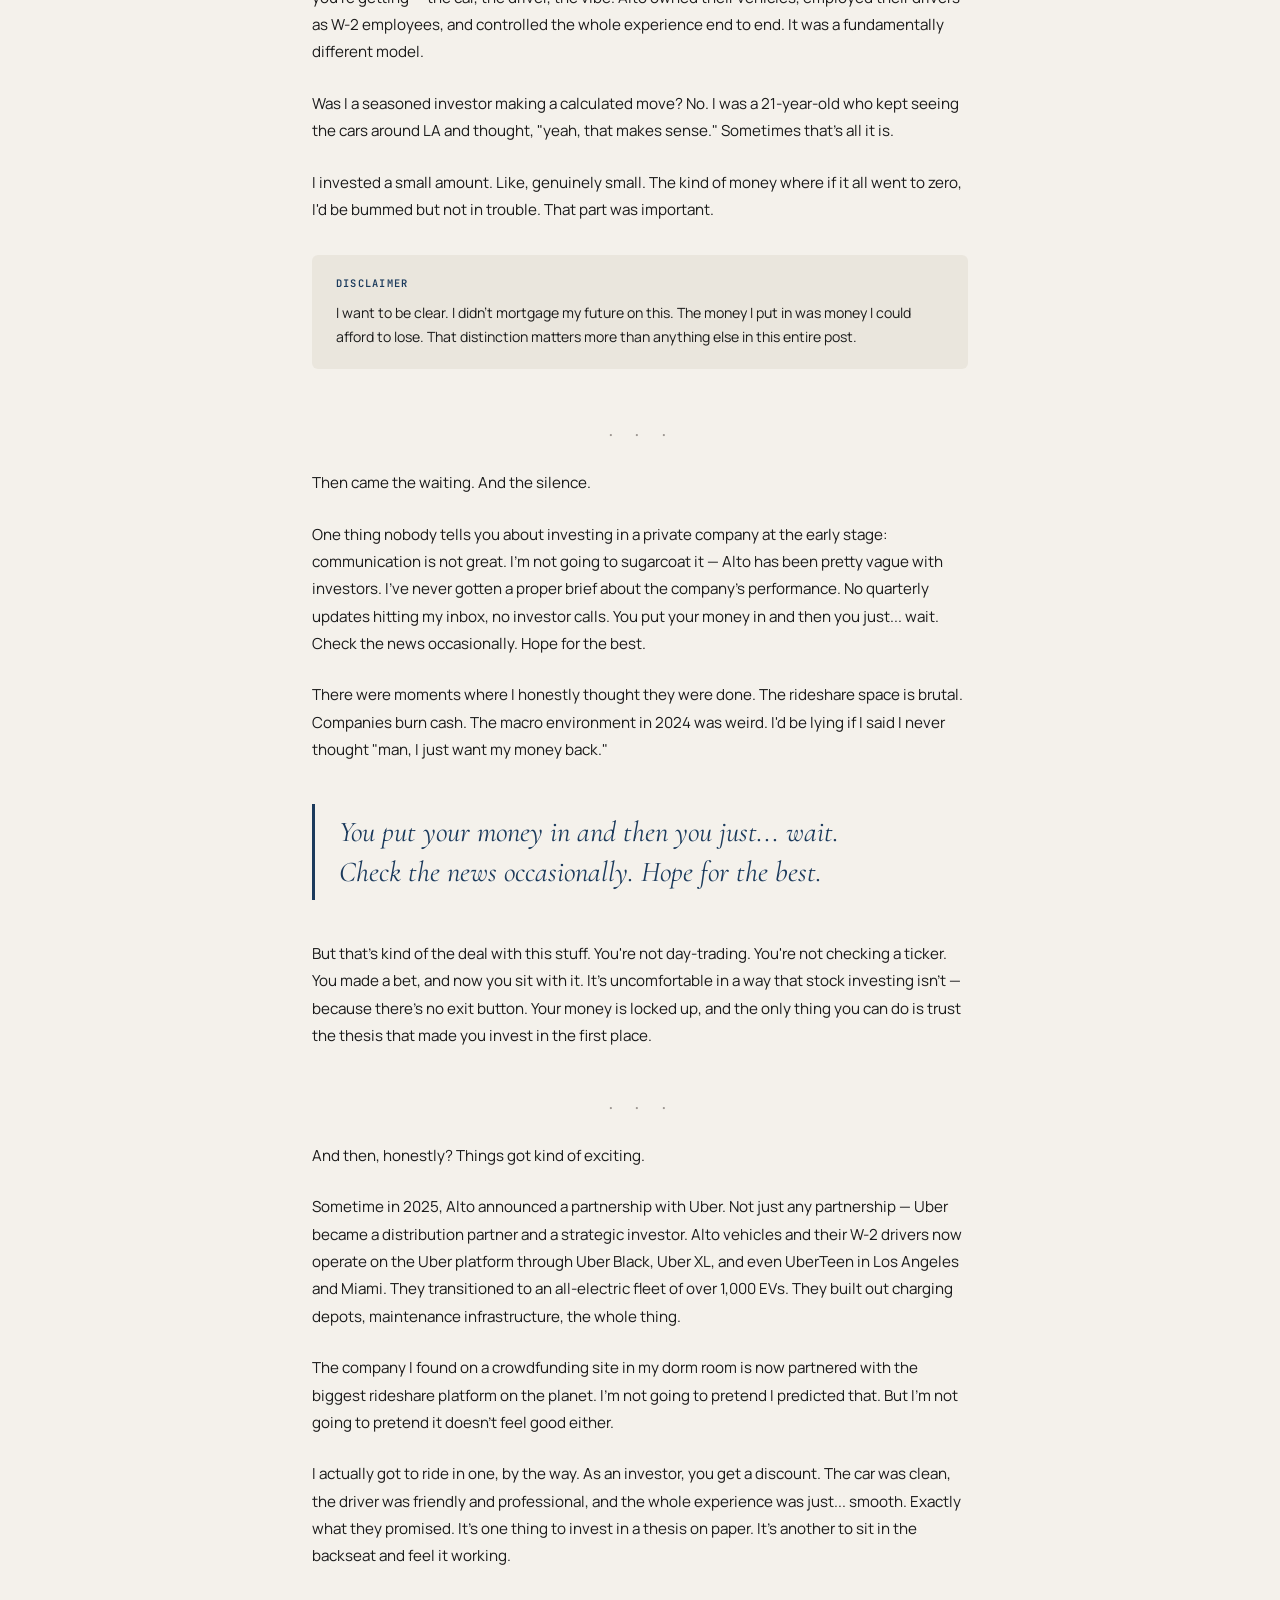
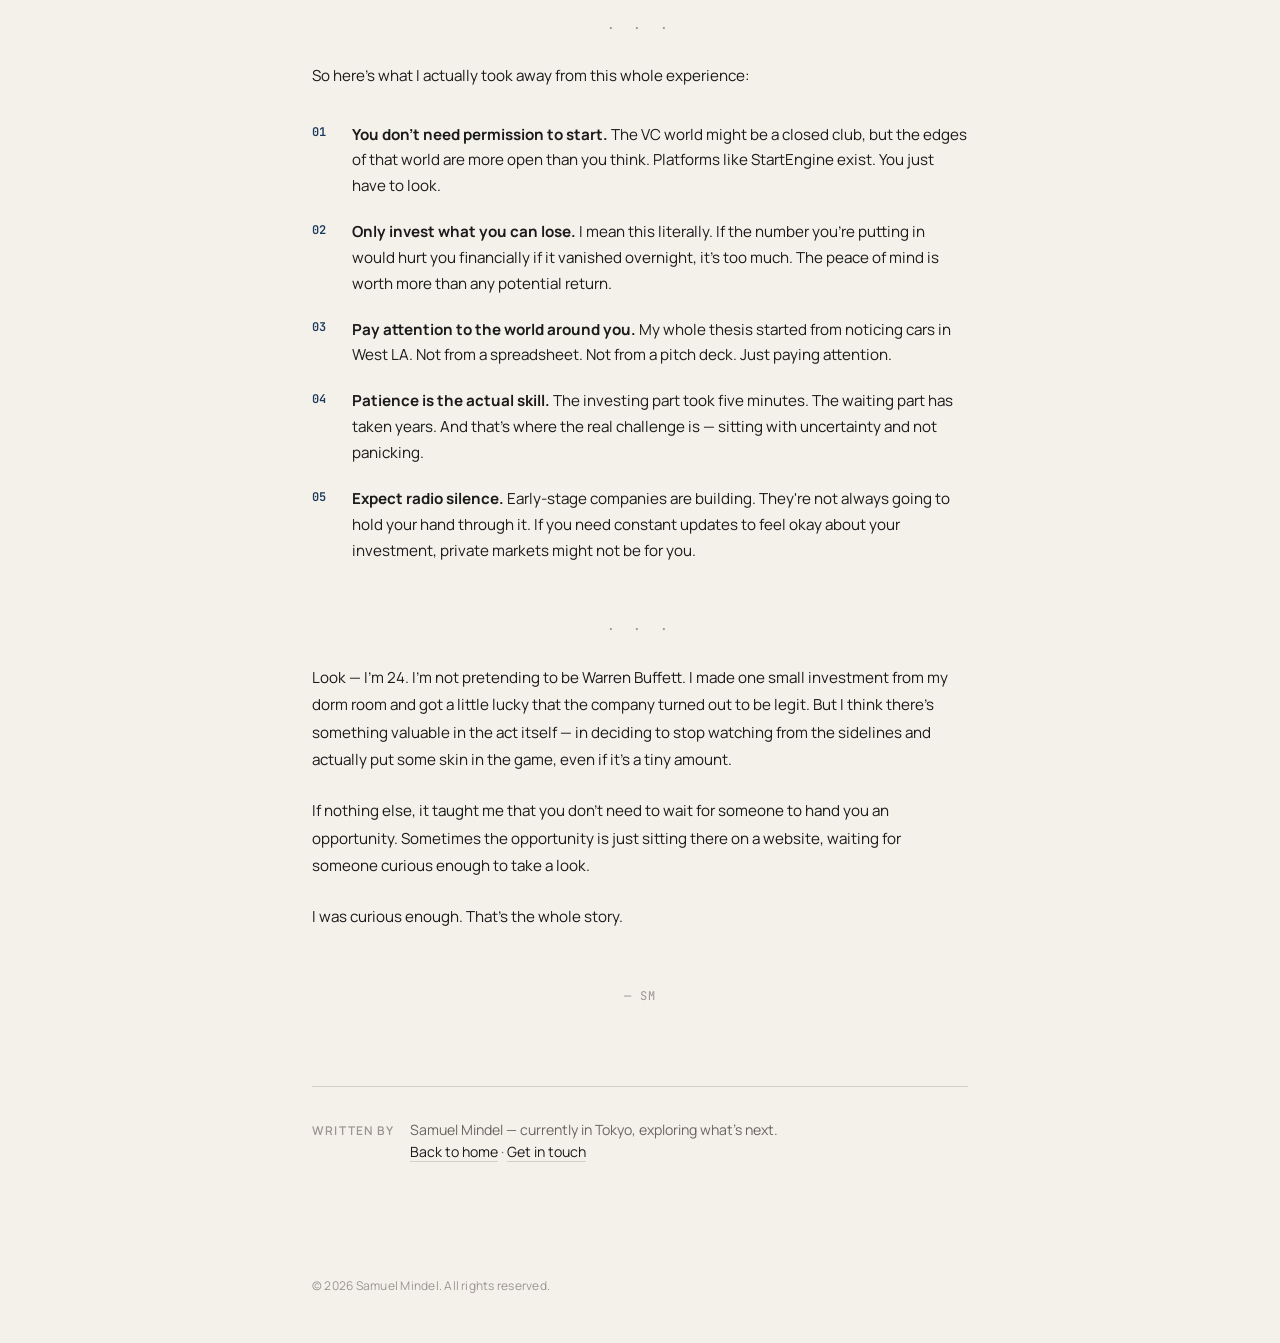
==== commit eed88ffb: "Update alto.html" ====
--- a/alto.html
+++ b/alto.html
@@ -64,6 +64,8 @@
       <p>Let me get this out of the way: this title is a little clickbait. I didn't get a call from some VC partner inviting me to a deal. Nobody slid into my DMs with a hot tip. I found the opportunity on a crowdfunding platform called StartEngine, sitting in my dorm room, probably in sweatpants, definitely procrastinating on something else.</p>
 
       <p>But technically? I became a private investor in a real company at 21 years old. And the story of how I got there is actually kind of interesting — at least to me.</p>
+
+      <div class="section-break"><hr class="divider"></div>
 
       <p>It started with the cars.</p>
 
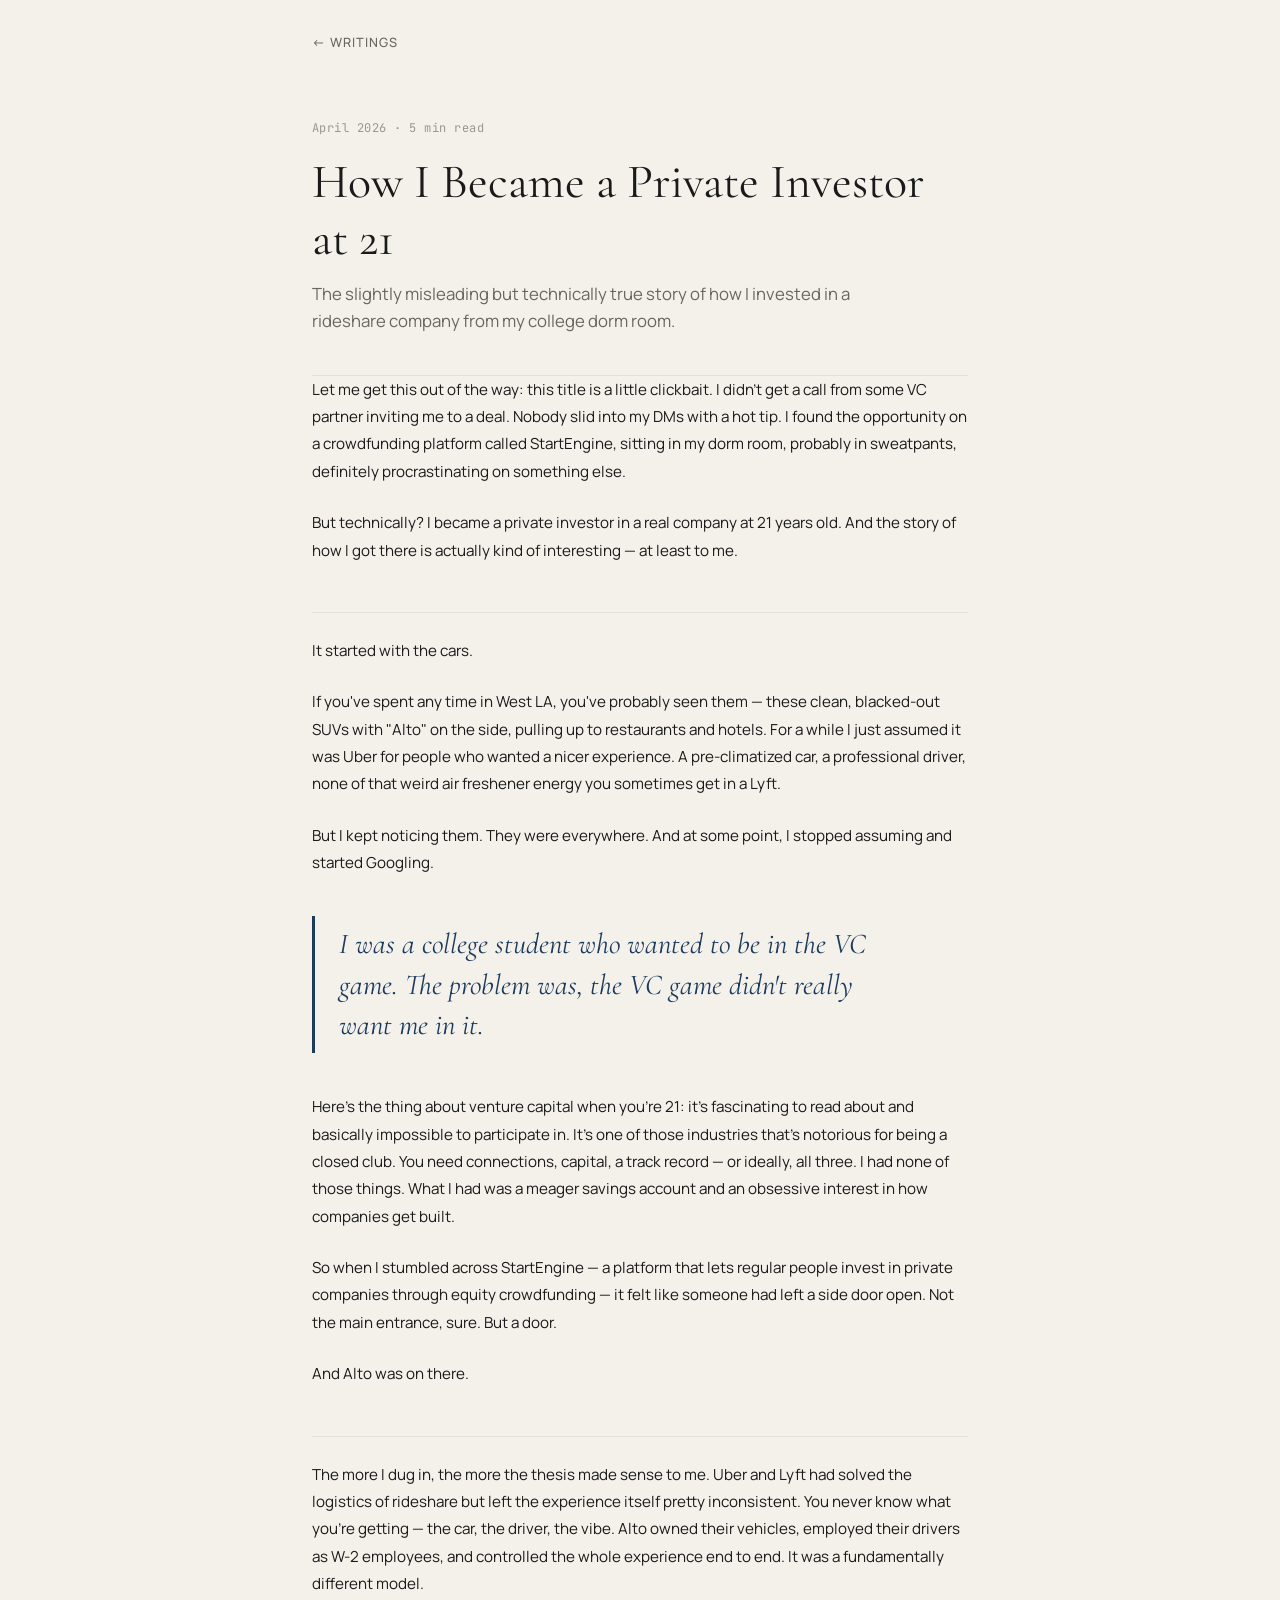
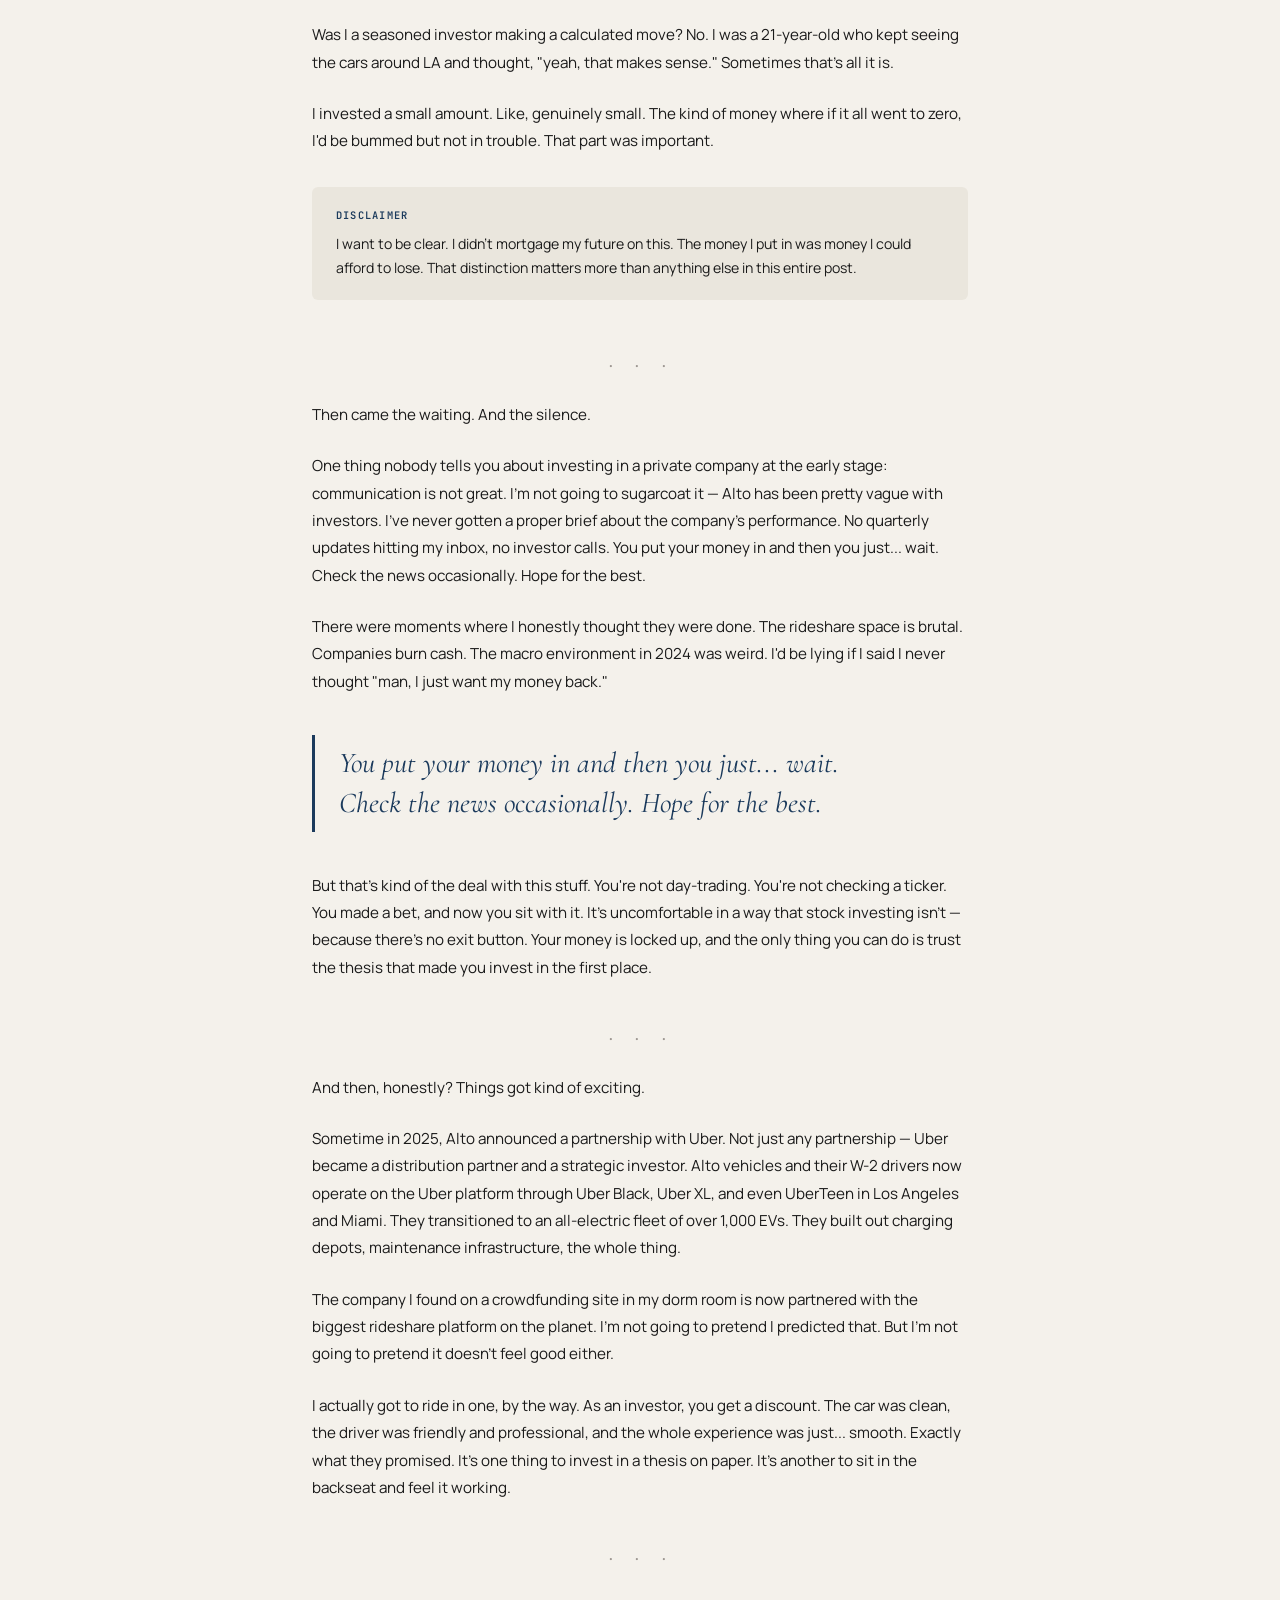
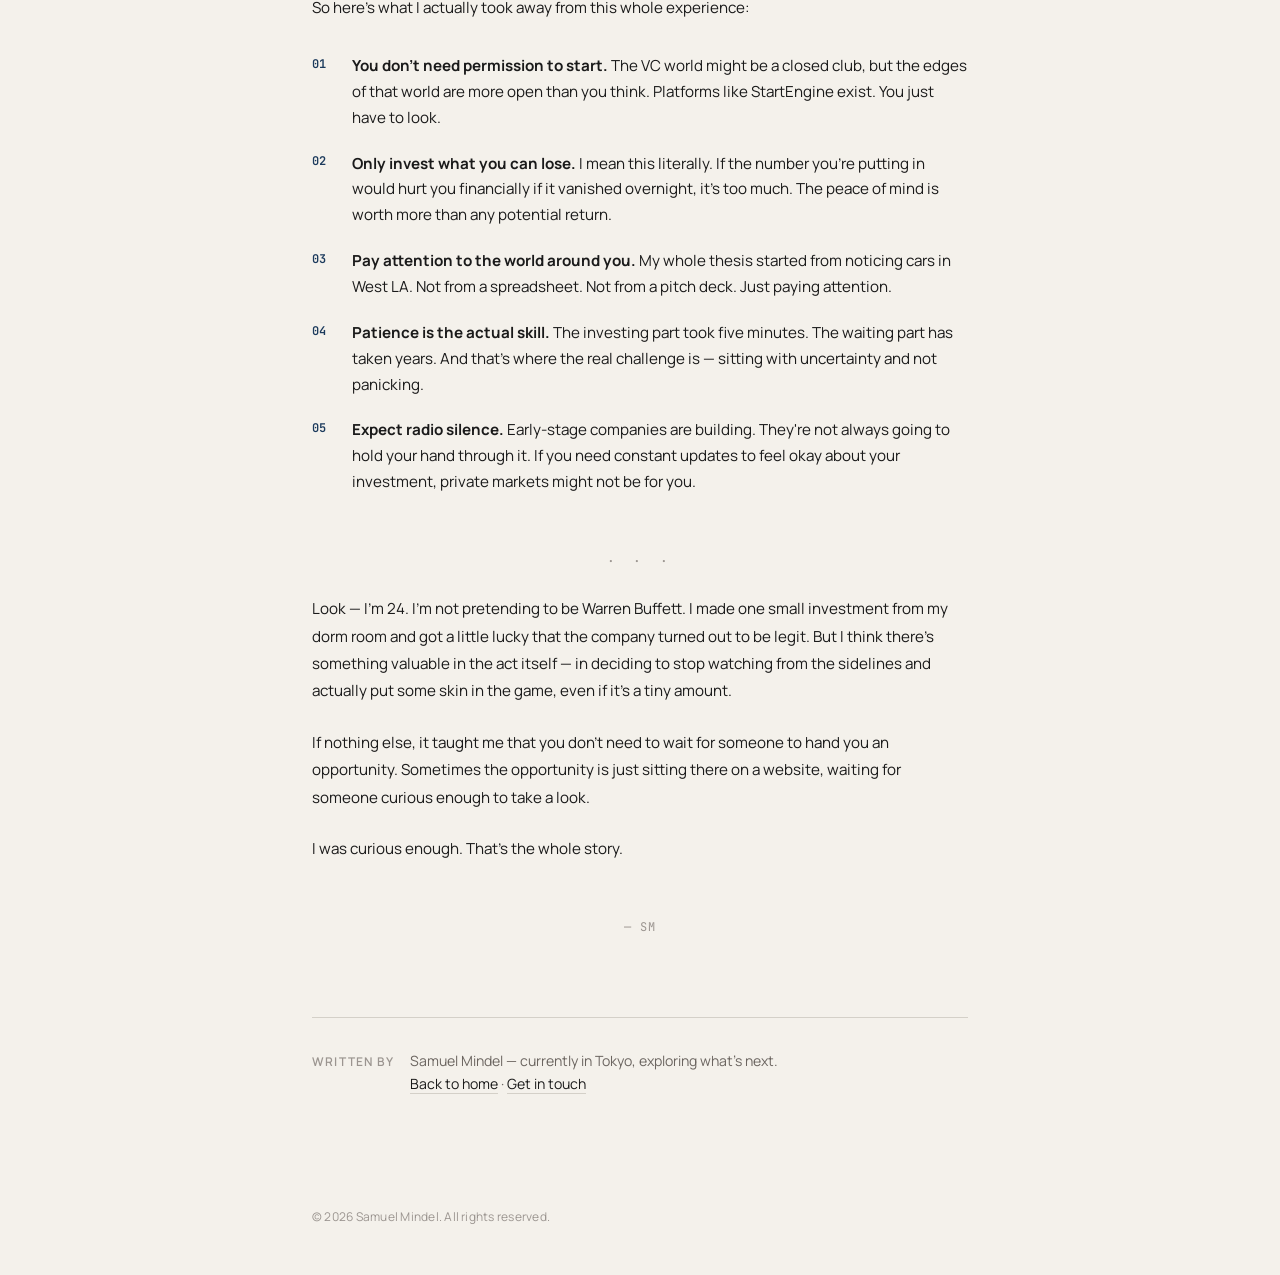
==== commit a150e57c: "Update alto.html" ====
--- a/alto.html
+++ b/alto.html
@@ -58,8 +58,6 @@
 
     <!-- Article -->
     <article class="article-body">
-
-      <div class="section-break">· · ·</div>
 
       <p>Let me get this out of the way: this title is a little clickbait. I didn't get a call from some VC partner inviting me to a deal. Nobody slid into my DMs with a hot tip. I found the opportunity on a crowdfunding platform called StartEngine, sitting in my dorm room, probably in sweatpants, definitely procrastinating on something else.</p>
 
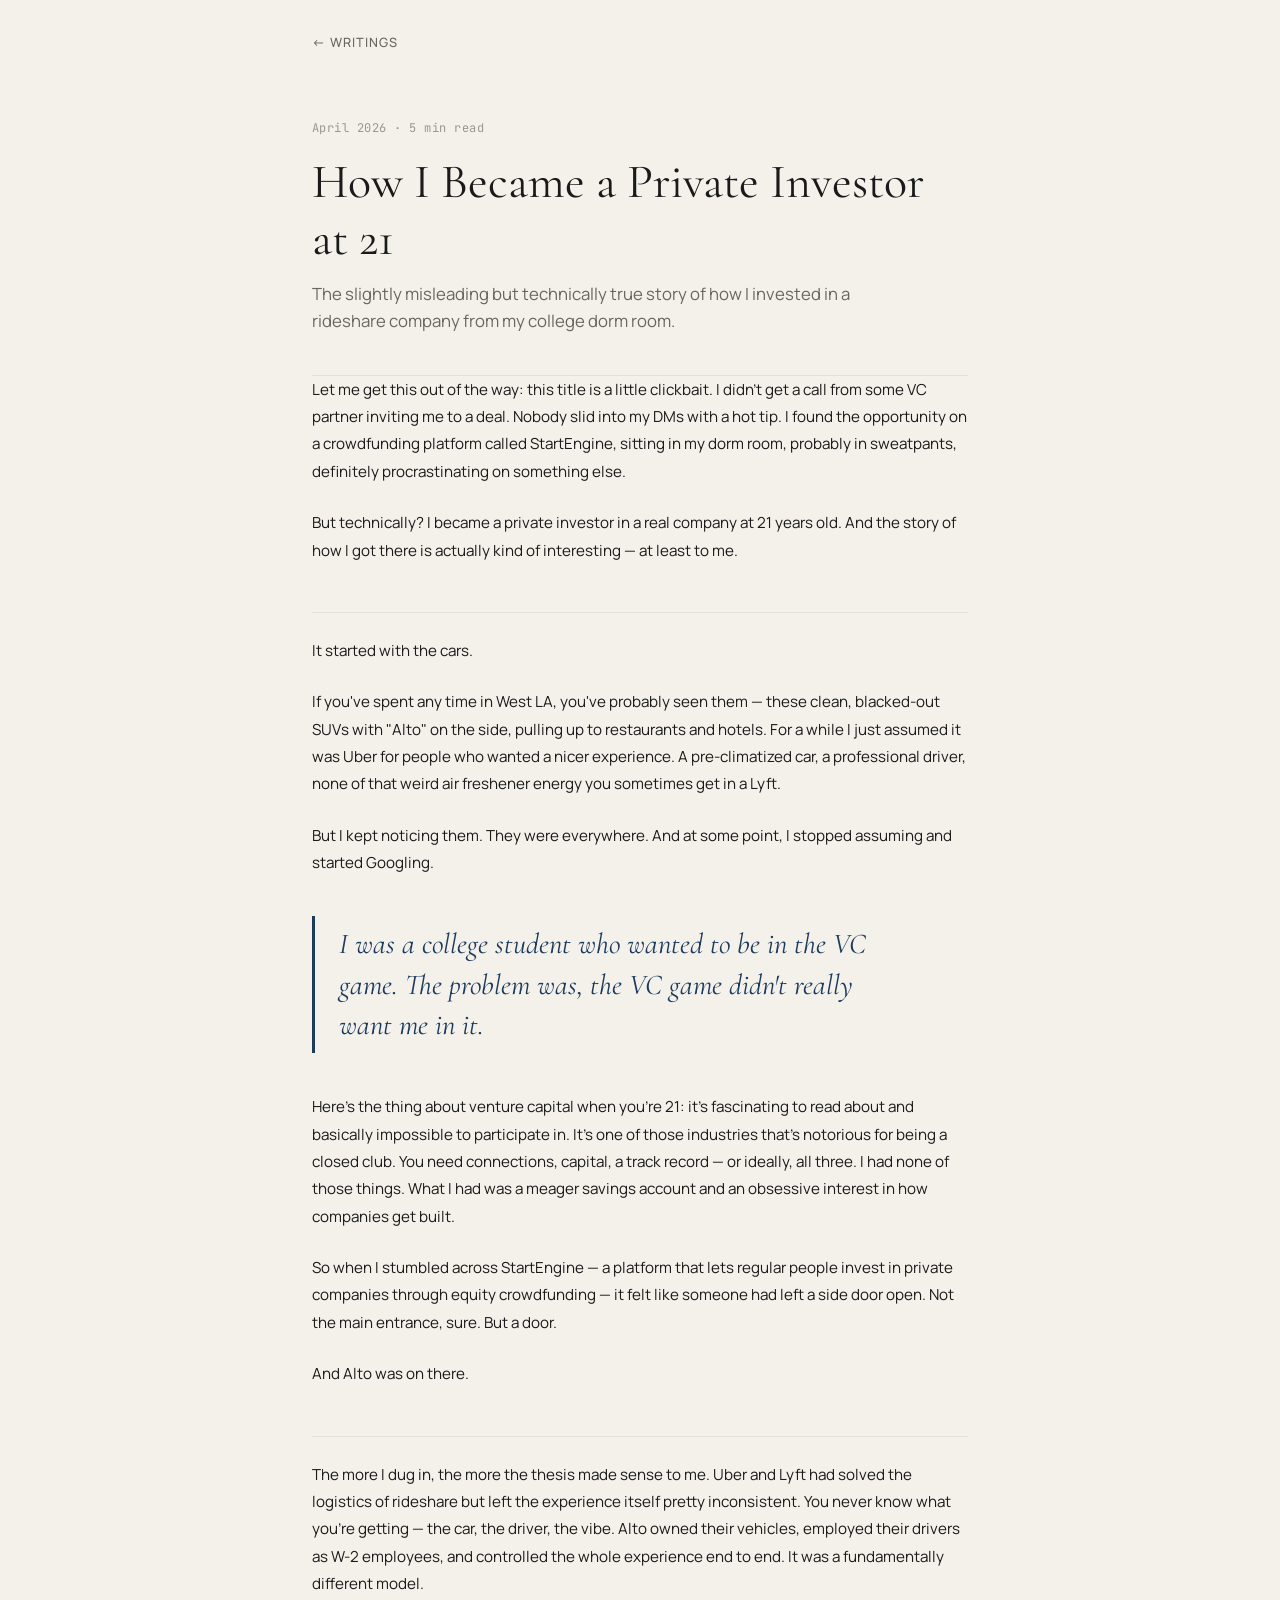
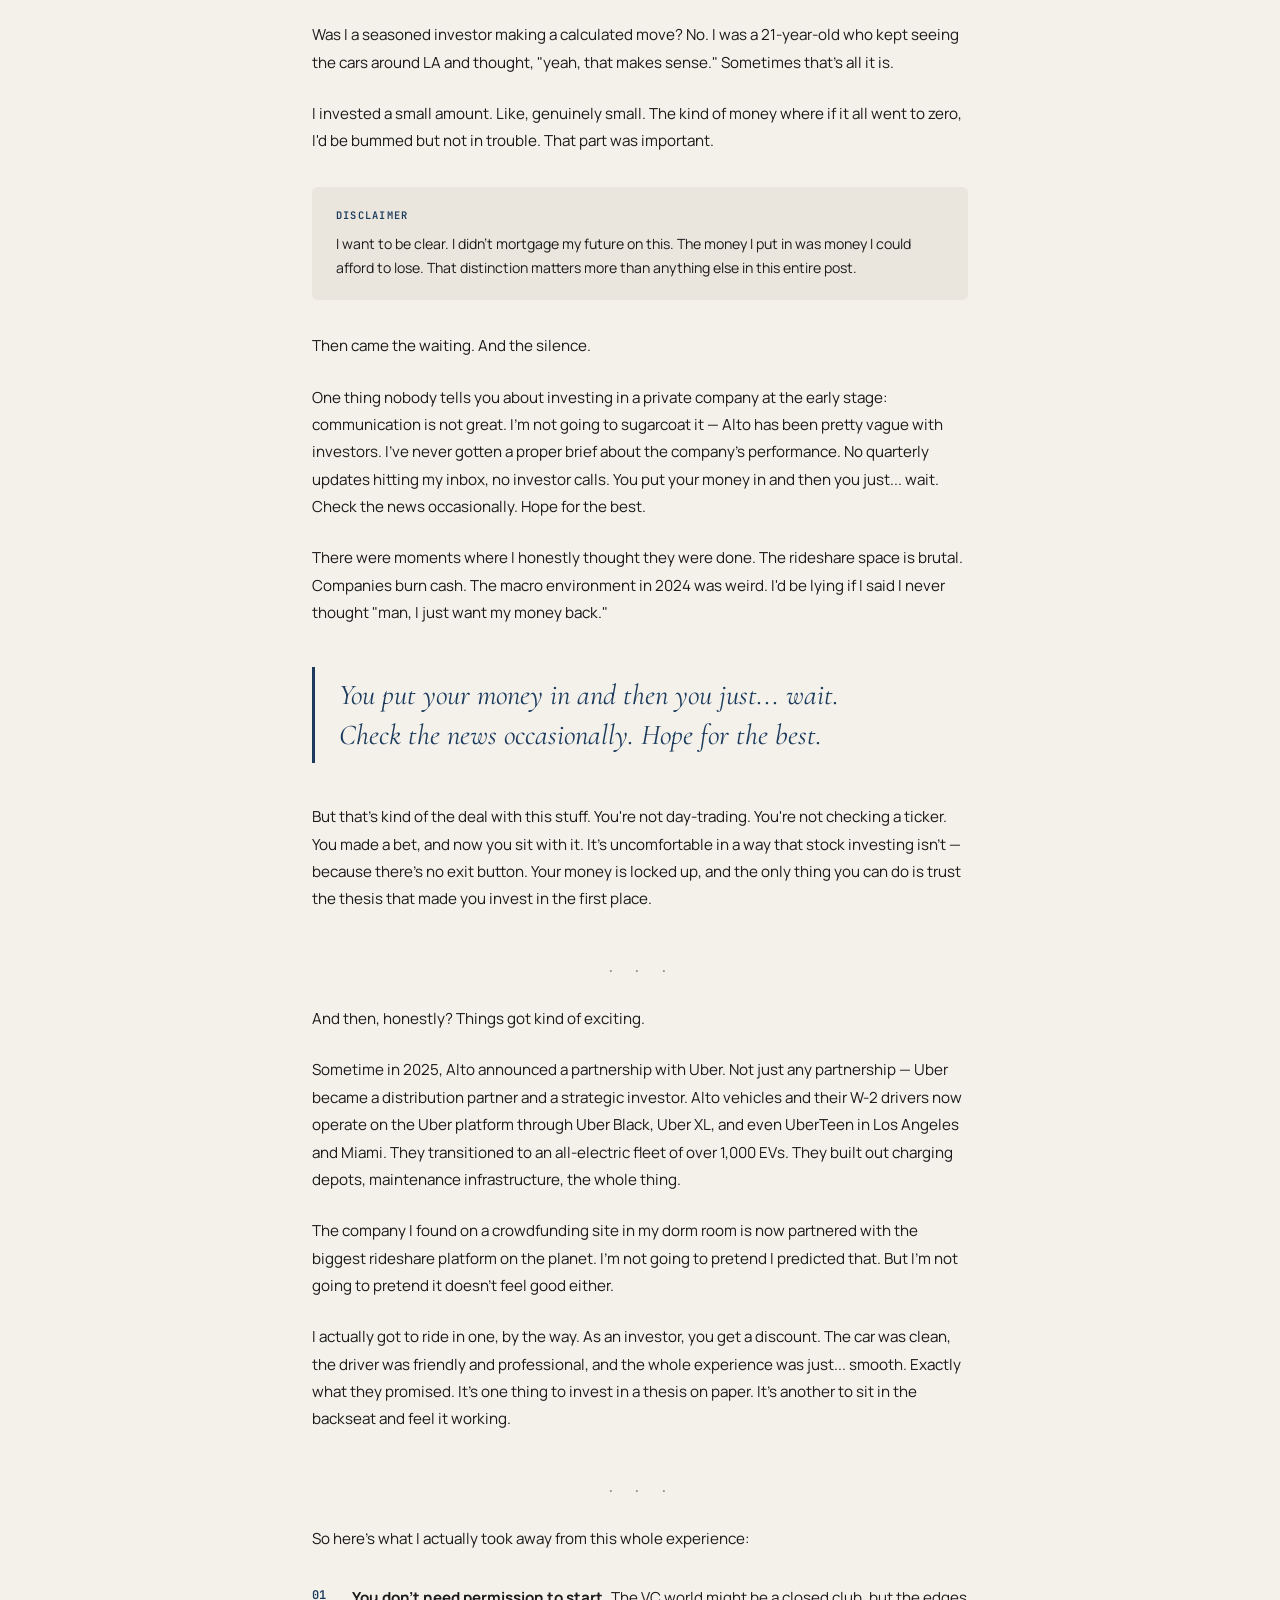
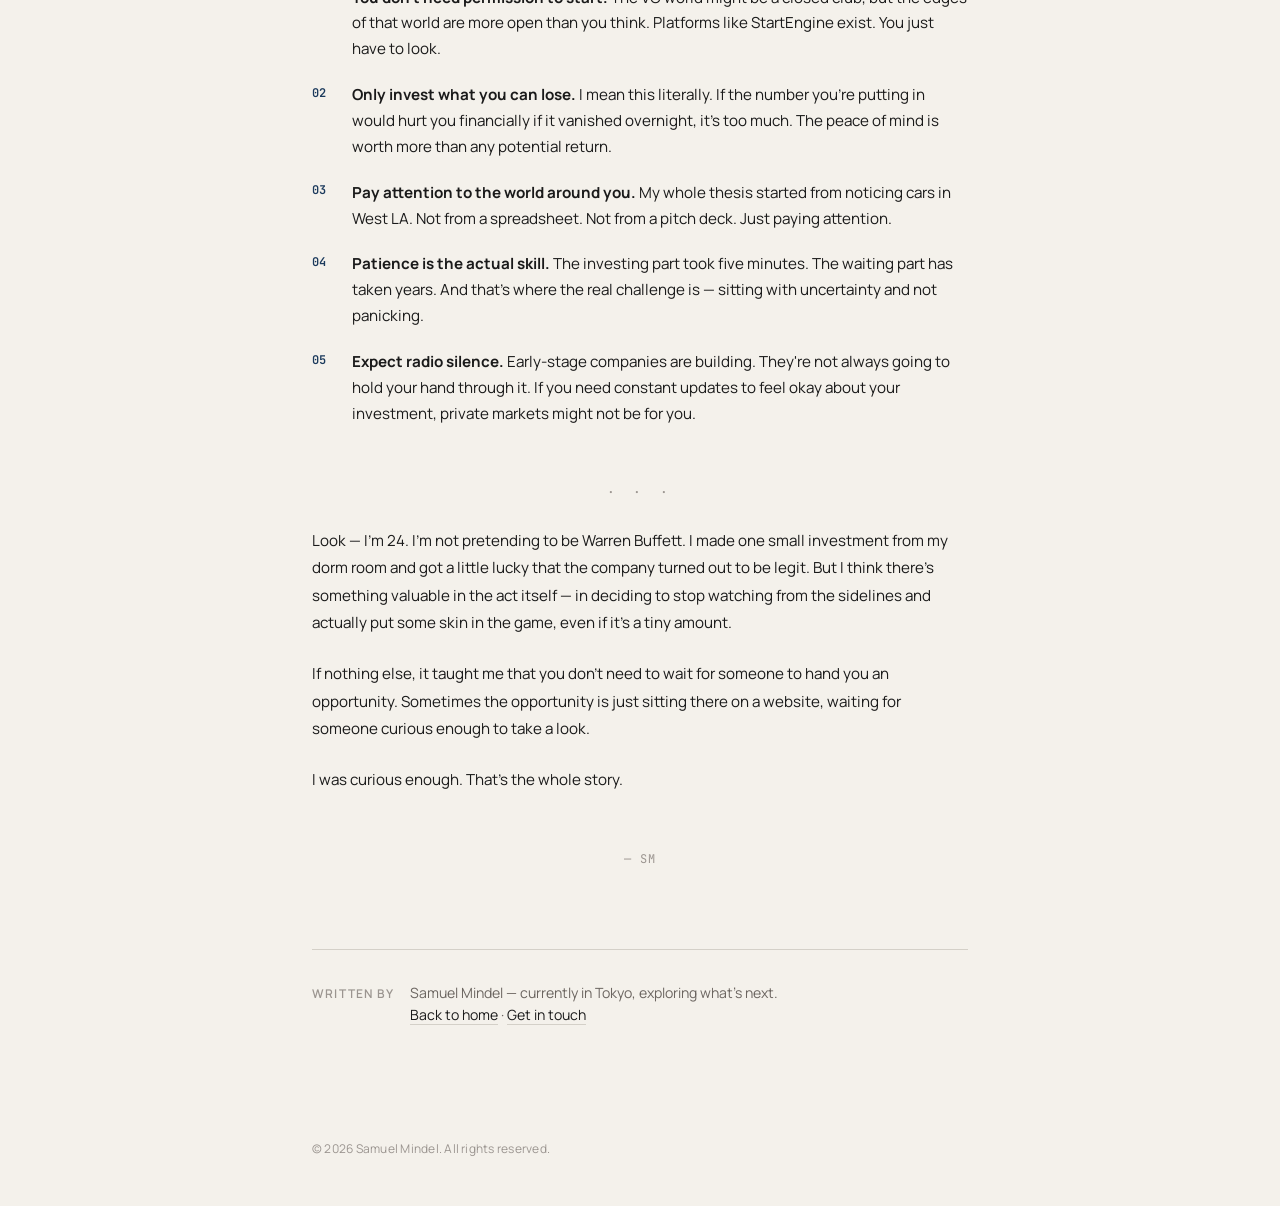
==== commit 3928e799: "Update alto.html" ====
--- a/alto.html
+++ b/alto.html
@@ -93,8 +93,6 @@
         I want to be clear. I didn't mortgage my future on this. The money I put in was money I could afford to lose. That distinction matters more than anything else in this entire post.
       </div>
 
-      <div class="section-break">· · ·</div>
-
       <p>Then came the waiting. And the silence.</p>
 
       <p>One thing nobody tells you about investing in a private company at the early stage: communication is not great. I'm not going to sugarcoat it — Alto has been pretty vague with investors. I've never gotten a proper brief about the company's performance. No quarterly updates hitting my inbox, no investor calls. You put your money in and then you just... wait. Check the news occasionally. Hope for the best.</p>
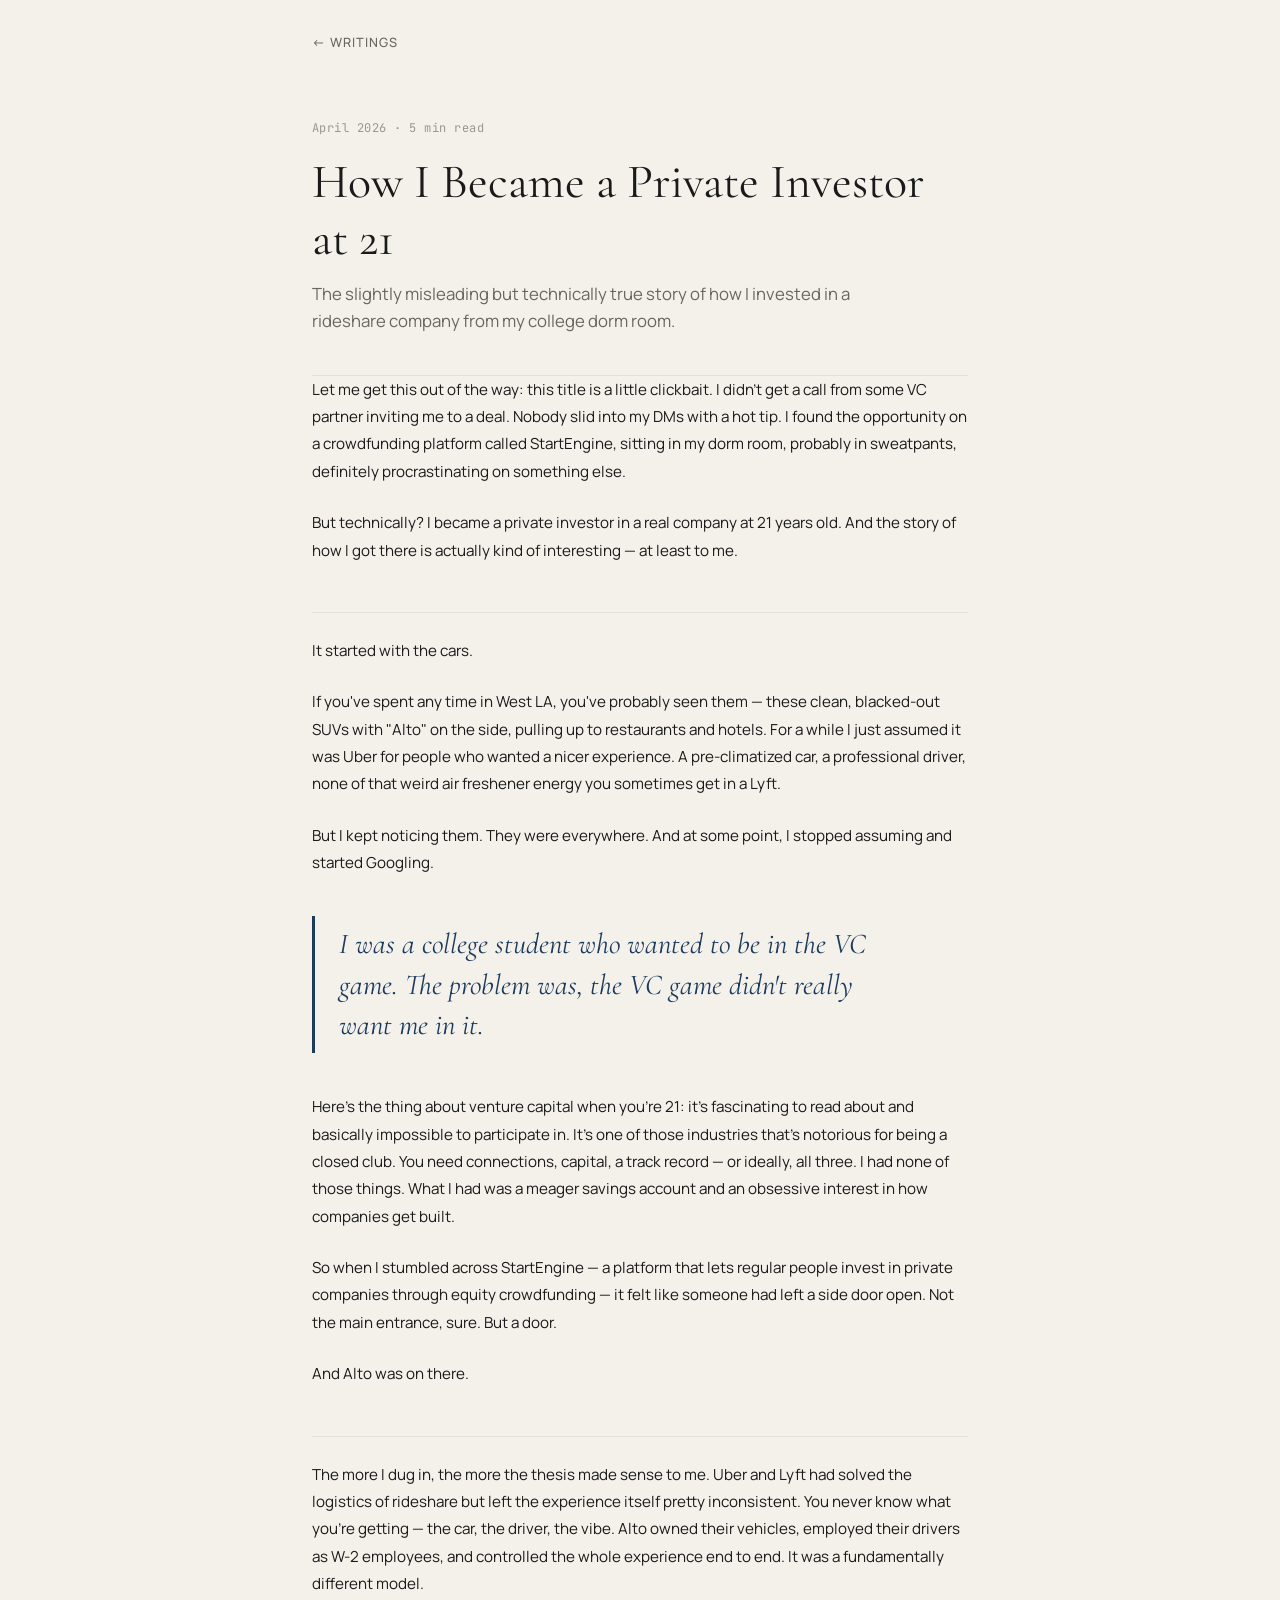
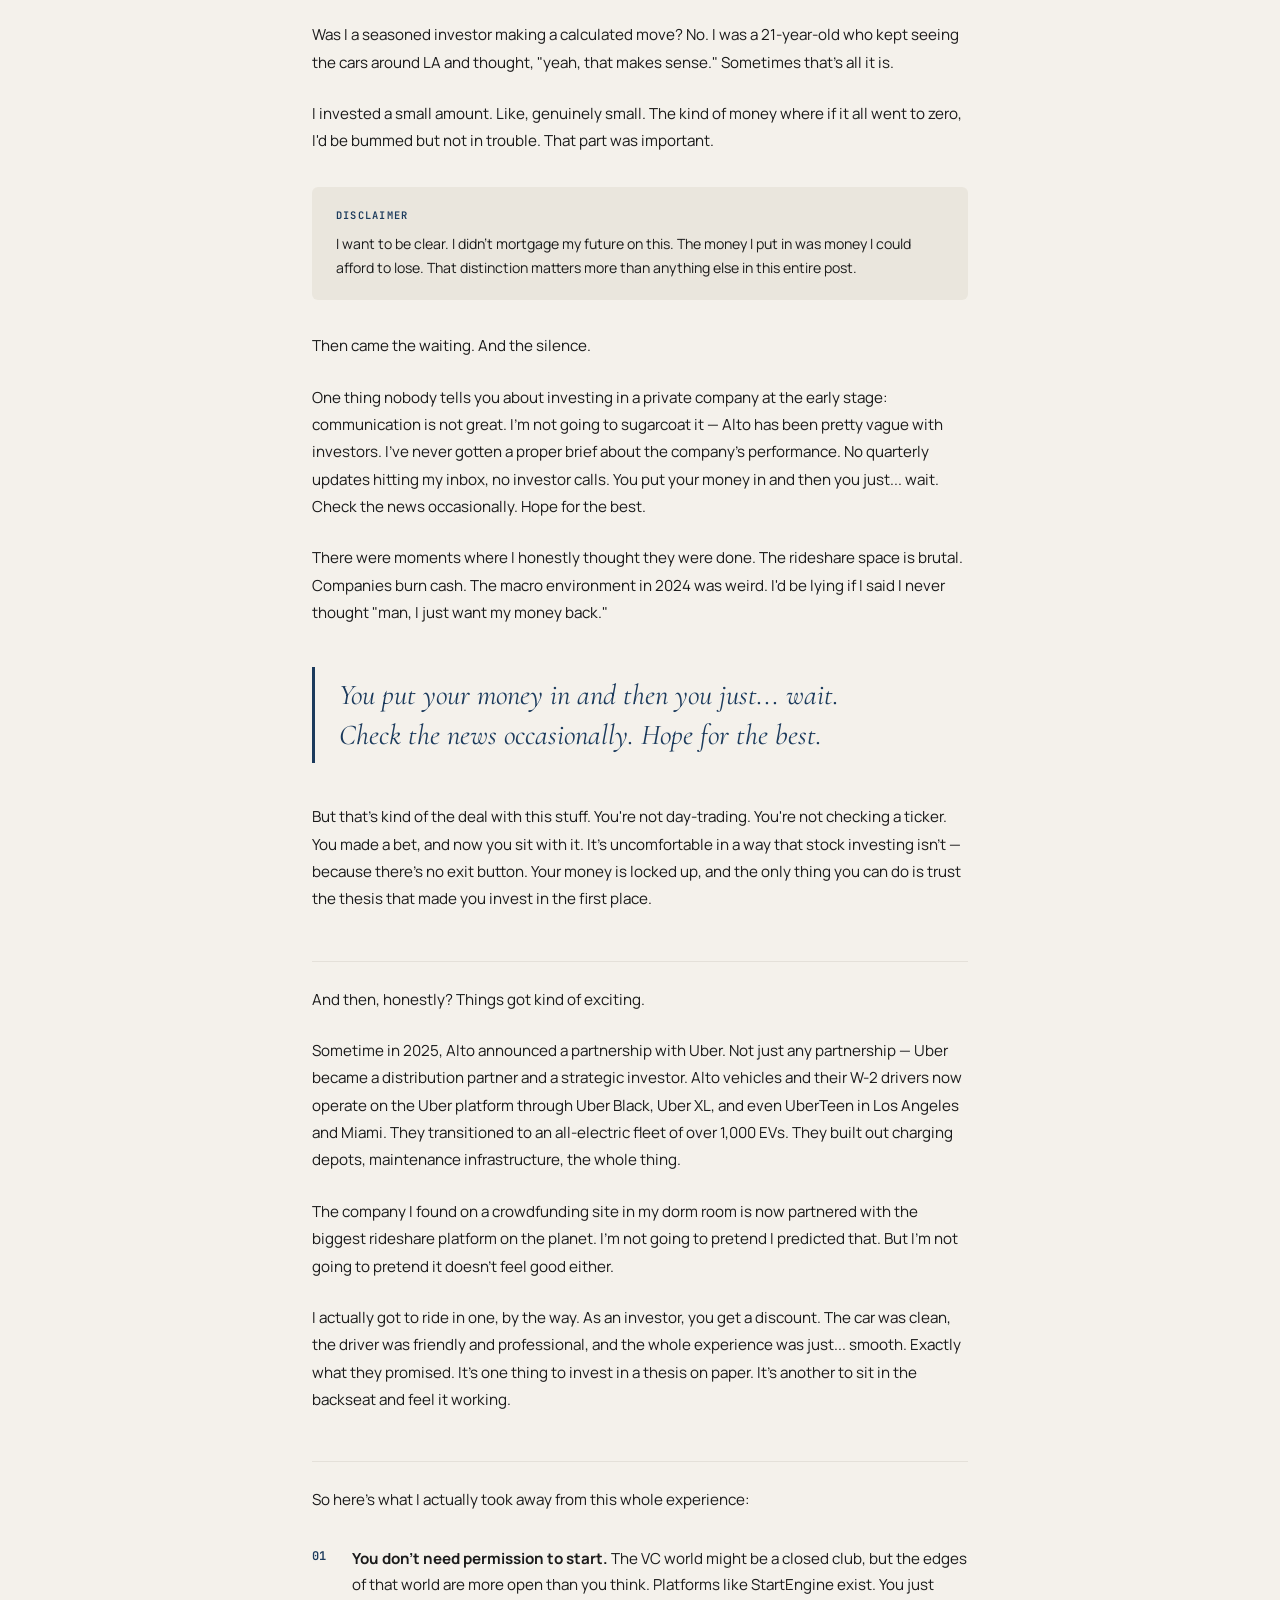
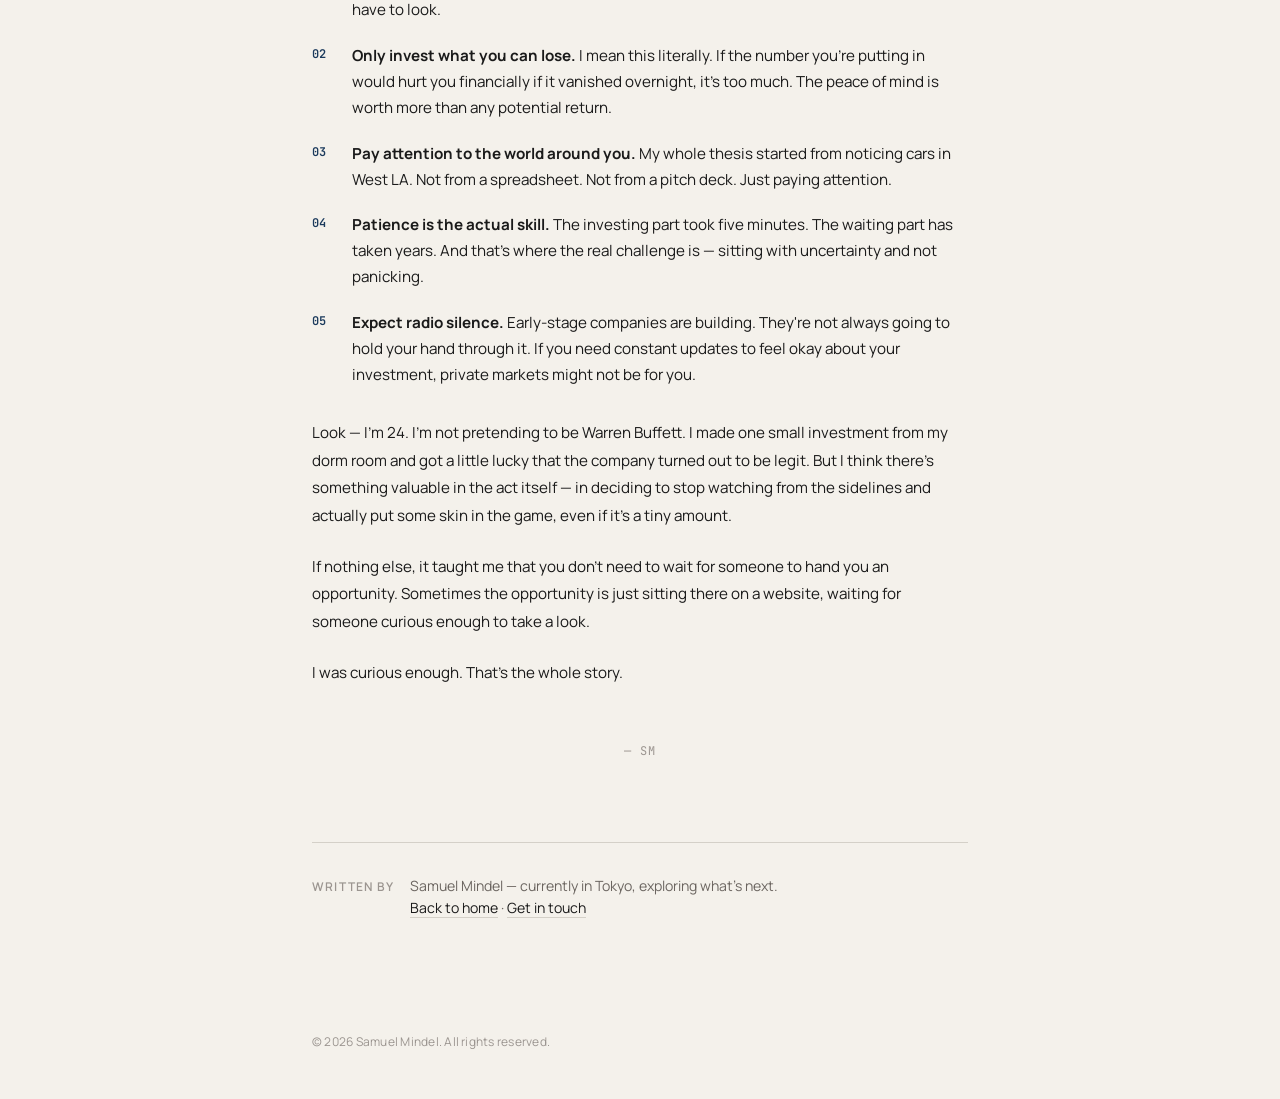
==== commit 0677adb6: "Update alto.html" ====
--- a/alto.html
+++ b/alto.html
@@ -103,7 +103,7 @@
 
       <p>But that's kind of the deal with this stuff. You're not day-trading. You're not checking a ticker. You made a bet, and now you sit with it. It's uncomfortable in a way that stock investing isn't — because there's no exit button. Your money is locked up, and the only thing you can do is trust the thesis that made you invest in the first place.</p>
 
-      <div class="section-break">· · ·</div>
+      <div class="section-break"><hr class="divider"></div>
 
       <p>And then, honestly? Things got kind of exciting.</p>
 
@@ -121,7 +121,7 @@
 
       <p>I actually got to ride in one, by the way. As an investor, you get a discount. The car was clean, the driver was friendly and professional, and the whole experience was just... smooth. Exactly what they promised. It's one thing to invest in a thesis on paper. It's another to sit in the backseat and feel it working.</p>
 
-      <div class="section-break">· · ·</div>
+      <div class="section-break"><hr class="divider"></div>
 
       <p>So here's what I actually took away from this whole experience:</p>
 
@@ -132,8 +132,6 @@
         <li><strong>Patience is the actual skill.</strong> The investing part took five minutes. The waiting part has taken years. And that's where the real challenge is — sitting with uncertainty and not panicking.</li>
         <li><strong>Expect radio silence.</strong> Early-stage companies are building. They're not always going to hold your hand through it. If you need constant updates to feel okay about your investment, private markets might not be for you.</li>
       </ol>
-
-      <div class="section-break">· · ·</div>
 
       <p>Look — I'm 24. I'm not pretending to be Warren Buffett. I made one small investment from my dorm room and got a little lucky that the company turned out to be legit. But I think there's something valuable in the act itself — in deciding to stop watching from the sidelines and actually put some skin in the game, even if it's a tiny amount.</p>
 
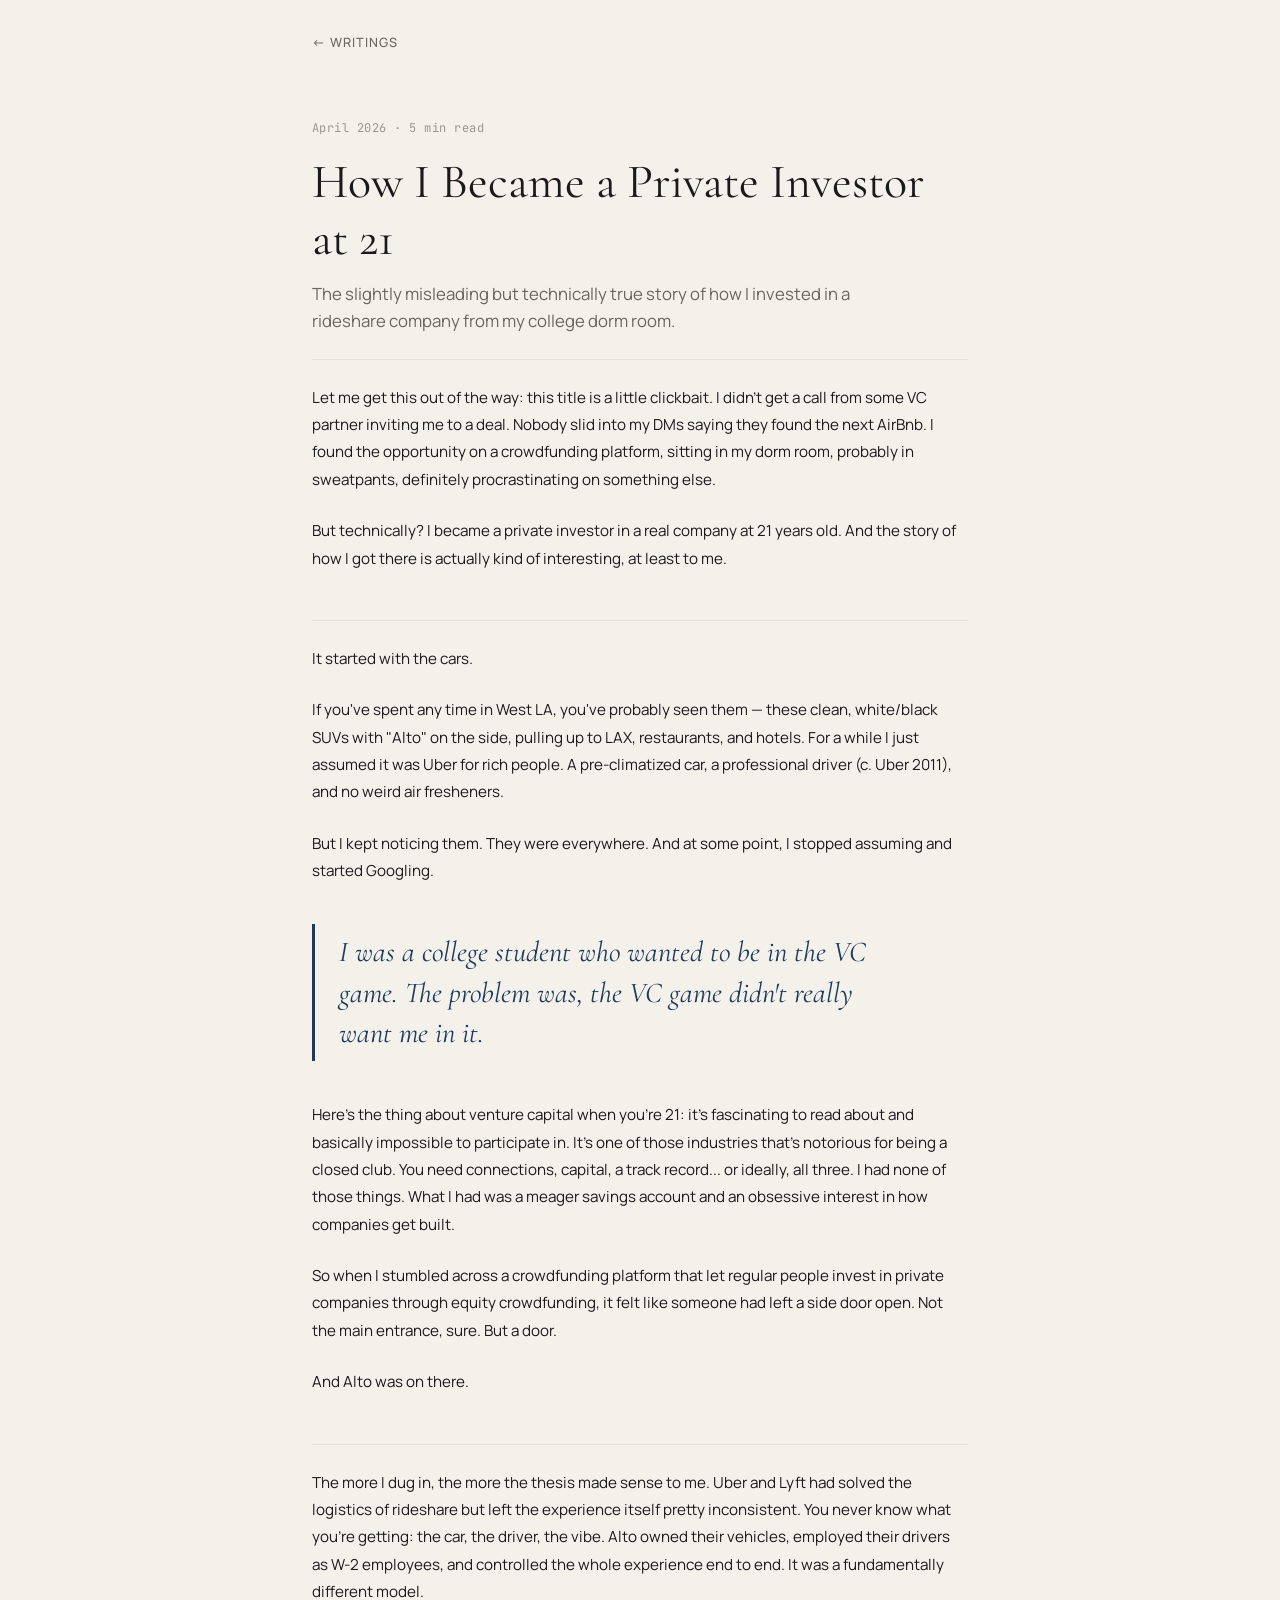
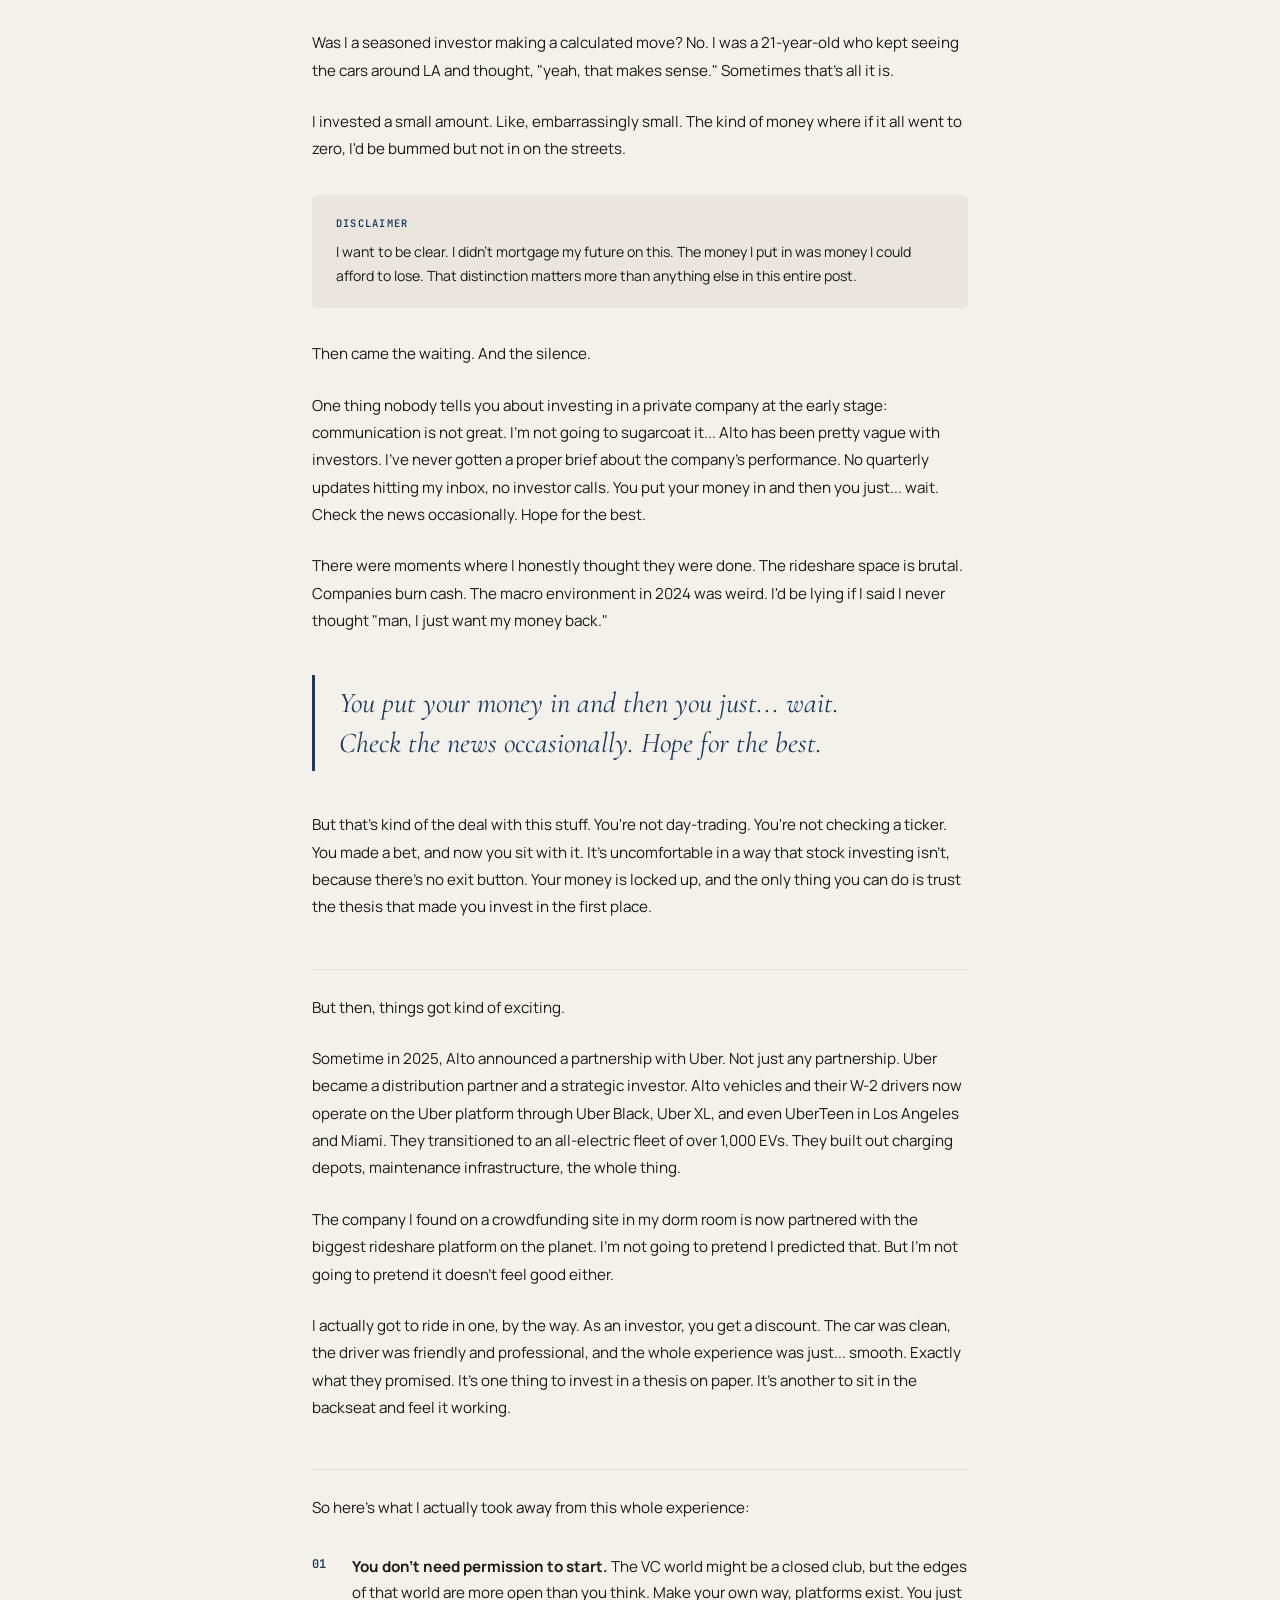
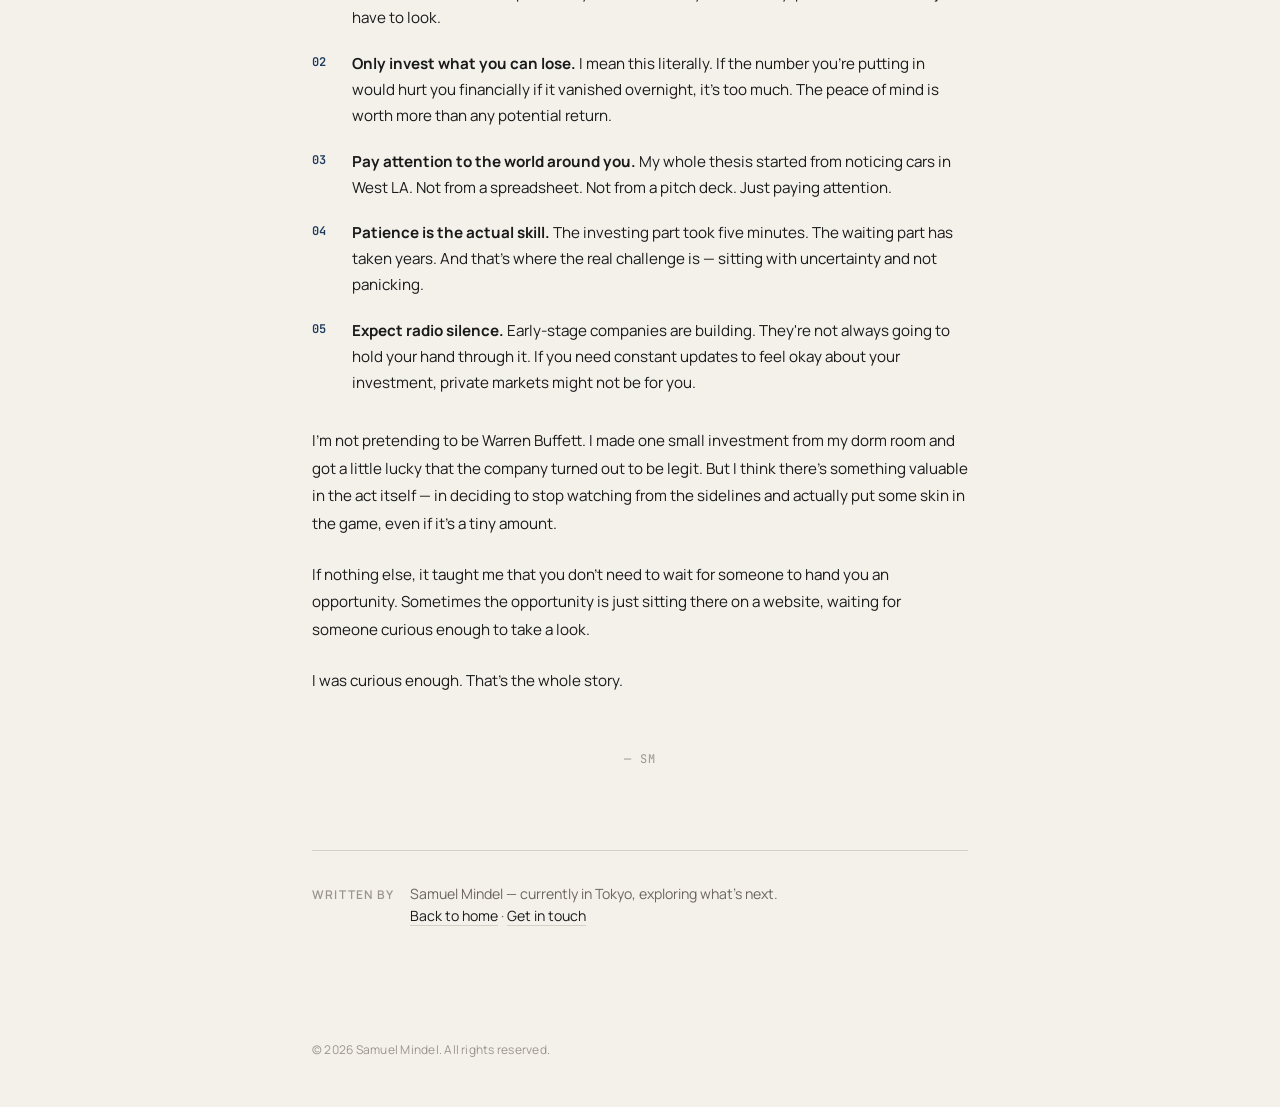
==== commit 6e187409: "Update alto.html" ====
--- a/alto.html
+++ b/alto.html
@@ -59,34 +59,34 @@
     <!-- Article -->
     <article class="article-body">
 
-      <p>Let me get this out of the way: this title is a little clickbait. I didn't get a call from some VC partner inviting me to a deal. Nobody slid into my DMs with a hot tip. I found the opportunity on a crowdfunding platform called StartEngine, sitting in my dorm room, probably in sweatpants, definitely procrastinating on something else.</p>
+      <p>Let me get this out of the way: this title is a little clickbait. I didn't get a call from some VC partner inviting me to a deal. Nobody slid into my DMs saying they found the next AirBnb. I found the opportunity on a crowdfunding platform, sitting in my dorm room, probably in sweatpants, definitely procrastinating on something else.</p>
 
-      <p>But technically? I became a private investor in a real company at 21 years old. And the story of how I got there is actually kind of interesting — at least to me.</p>
+      <p>But technically? I became a private investor in a real company at 21 years old. And the story of how I got there is actually kind of interesting, at least to me.</p>
 
       <div class="section-break"><hr class="divider"></div>
 
       <p>It started with the cars.</p>
 
-      <p>If you've spent any time in West LA, you've probably seen them — these clean, blacked-out SUVs with "Alto" on the side, pulling up to restaurants and hotels. For a while I just assumed it was Uber for people who wanted a nicer experience. A pre-climatized car, a professional driver, none of that weird air freshener energy you sometimes get in a Lyft.</p>
+      <p>If you've spent any time in West LA, you've probably seen them — these clean, white/black SUVs with "Alto" on the side, pulling up to LAX, restaurants, and hotels. For a while I just assumed it was Uber for rich people. A pre-climatized car, a professional driver (c. Uber 2011), and no weird air fresheners.</p>
 
       <p>But I kept noticing them. They were everywhere. And at some point, I stopped assuming and started Googling.</p>
 
       <div class="pullquote">I was a college student who wanted to be in the VC game. The problem was, the VC game didn't really want me in it.</div>
 
-      <p>Here's the thing about venture capital when you're 21: it's fascinating to read about and basically impossible to participate in. It's one of those industries that's notorious for being a closed club. You need connections, capital, a track record — or ideally, all three. I had none of those things. What I had was a meager savings account and an obsessive interest in how companies get built.</p>
+      <p>Here's the thing about venture capital when you're 21: it's fascinating to read about and basically impossible to participate in. It's one of those industries that's notorious for being a closed club. You need connections, capital, a track record... or ideally, all three. I had none of those things. What I had was a meager savings account and an obsessive interest in how companies get built.</p>
 
-      <p>So when I stumbled across StartEngine — a platform that lets regular people invest in private companies through equity crowdfunding — it felt like someone had left a side door open. Not the main entrance, sure. But a door.</p>
+      <p>So when I stumbled across a crowdfunding platform that let regular people invest in private companies through equity crowdfunding, it felt like someone had left a side door open. Not the main entrance, sure. But a door.</p>
 
       <p>And Alto was on there.</p>
 
       <div class="section-break">
     <hr class="divider"></div>
 
-      <p>The more I dug in, the more the thesis made sense to me. Uber and Lyft had solved the logistics of rideshare but left the experience itself pretty inconsistent. You never know what you're getting — the car, the driver, the vibe. Alto owned their vehicles, employed their drivers as W-2 employees, and controlled the whole experience end to end. It was a fundamentally different model.</p>
+      <p>The more I dug in, the more the thesis made sense to me. Uber and Lyft had solved the logistics of rideshare but left the experience itself pretty inconsistent. You never know what you're getting: the car, the driver, the vibe. Alto owned their vehicles, employed their drivers as W-2 employees, and controlled the whole experience end to end. It was a fundamentally different model.</p>
 
       <p>Was I a seasoned investor making a calculated move? No. I was a 21-year-old who kept seeing the cars around LA and thought, "yeah, that makes sense." Sometimes that's all it is.</p>
 
-      <p>I invested a small amount. Like, genuinely small. The kind of money where if it all went to zero, I'd be bummed but not in trouble. That part was important.</p>
+      <p>I invested a small amount. Like, embarrassingly small. The kind of money where if it all went to zero, I'd be bummed but not in on the streets.</p>
 
       <div class="callout">
         <span class="callout-label">Disclaimer</span>
@@ -95,19 +95,19 @@
 
       <p>Then came the waiting. And the silence.</p>
 
-      <p>One thing nobody tells you about investing in a private company at the early stage: communication is not great. I'm not going to sugarcoat it — Alto has been pretty vague with investors. I've never gotten a proper brief about the company's performance. No quarterly updates hitting my inbox, no investor calls. You put your money in and then you just... wait. Check the news occasionally. Hope for the best.</p>
+      <p>One thing nobody tells you about investing in a private company at the early stage: communication is not great. I'm not going to sugarcoat it... Alto has been pretty vague with investors. I've never gotten a proper brief about the company's performance. No quarterly updates hitting my inbox, no investor calls. You put your money in and then you just... wait. Check the news occasionally. Hope for the best.</p>
 
       <p>There were moments where I honestly thought they were done. The rideshare space is brutal. Companies burn cash. The macro environment in 2024 was weird. I'd be lying if I said I never thought "man, I just want my money back."</p>
 
       <div class="pullquote">You put your money in and then you just... wait. Check the news occasionally. Hope for the best.</div>
 
-      <p>But that's kind of the deal with this stuff. You're not day-trading. You're not checking a ticker. You made a bet, and now you sit with it. It's uncomfortable in a way that stock investing isn't — because there's no exit button. Your money is locked up, and the only thing you can do is trust the thesis that made you invest in the first place.</p>
+      <p>But that's kind of the deal with this stuff. You're not day-trading. You're not checking a ticker. You made a bet, and now you sit with it. It's uncomfortable in a way that stock investing isn't, because there's no exit button. Your money is locked up, and the only thing you can do is trust the thesis that made you invest in the first place.</p>
 
       <div class="section-break"><hr class="divider"></div>
 
-      <p>And then, honestly? Things got kind of exciting.</p>
+      <p>But then, things got kind of exciting.</p>
 
-      <p>Sometime in 2025, Alto announced a partnership with Uber. Not just any partnership — Uber became a distribution partner and a strategic investor. Alto vehicles and their W-2 drivers now operate on the Uber platform through Uber Black, Uber XL, and even UberTeen in Los Angeles and Miami. They transitioned to an all-electric fleet of over 1,000 EVs. They built out charging depots, maintenance infrastructure, the whole thing.</p>
+      <p>Sometime in 2025, Alto announced a partnership with Uber. Not just any partnership. Uber became a distribution partner and a strategic investor. Alto vehicles and their W-2 drivers now operate on the Uber platform through Uber Black, Uber XL, and even UberTeen in Los Angeles and Miami. They transitioned to an all-electric fleet of over 1,000 EVs. They built out charging depots, maintenance infrastructure, the whole thing.</p>
 
       <p>The company I found on a crowdfunding site in my dorm room is now partnered with the biggest rideshare platform on the planet. I'm not going to pretend I predicted that. But I'm not going to pretend it doesn't feel good either.</p>
 
@@ -126,14 +126,14 @@
       <p>So here's what I actually took away from this whole experience:</p>
 
       <ol class="takeaways">
-        <li><strong>You don't need permission to start.</strong> The VC world might be a closed club, but the edges of that world are more open than you think. Platforms like StartEngine exist. You just have to look.</li>
+        <li><strong>You don't need permission to start.</strong> The VC world might be a closed club, but the edges of that world are more open than you think. Make your own way, platforms exist. You just have to look.</li>
         <li><strong>Only invest what you can lose.</strong> I mean this literally. If the number you're putting in would hurt you financially if it vanished overnight, it's too much. The peace of mind is worth more than any potential return.</li>
         <li><strong>Pay attention to the world around you.</strong> My whole thesis started from noticing cars in West LA. Not from a spreadsheet. Not from a pitch deck. Just paying attention.</li>
         <li><strong>Patience is the actual skill.</strong> The investing part took five minutes. The waiting part has taken years. And that's where the real challenge is — sitting with uncertainty and not panicking.</li>
         <li><strong>Expect radio silence.</strong> Early-stage companies are building. They're not always going to hold your hand through it. If you need constant updates to feel okay about your investment, private markets might not be for you.</li>
       </ol>
 
-      <p>Look — I'm 24. I'm not pretending to be Warren Buffett. I made one small investment from my dorm room and got a little lucky that the company turned out to be legit. But I think there's something valuable in the act itself — in deciding to stop watching from the sidelines and actually put some skin in the game, even if it's a tiny amount.</p>
+      <p>I'm not pretending to be Warren Buffett. I made one small investment from my dorm room and got a little lucky that the company turned out to be legit. But I think there's something valuable in the act itself — in deciding to stop watching from the sidelines and actually put some skin in the game, even if it's a tiny amount.</p>
 
       <p>If nothing else, it taught me that you don't need to wait for someone to hand you an opportunity. Sometimes the opportunity is just sitting there on a website, waiting for someone curious enough to take a look.</p>
 
--- a/style.css
+++ b/style.css
@@ -415,7 +415,7 @@
    ============================================ */
 
 .article-header {
-  padding: 4rem 0 2.5rem;
+  padding: 4rem 0 1.5rem;
   animation: fadeUp 0.8s ease both;
 }
 
@@ -444,7 +444,7 @@
 
 /* Article Body */
 .article-body {
-  padding: 0 0 4rem;
+  padding: 1.5rem 0 4rem;
   animation: fadeUp 0.8s ease 0.1s both;
 }
 
